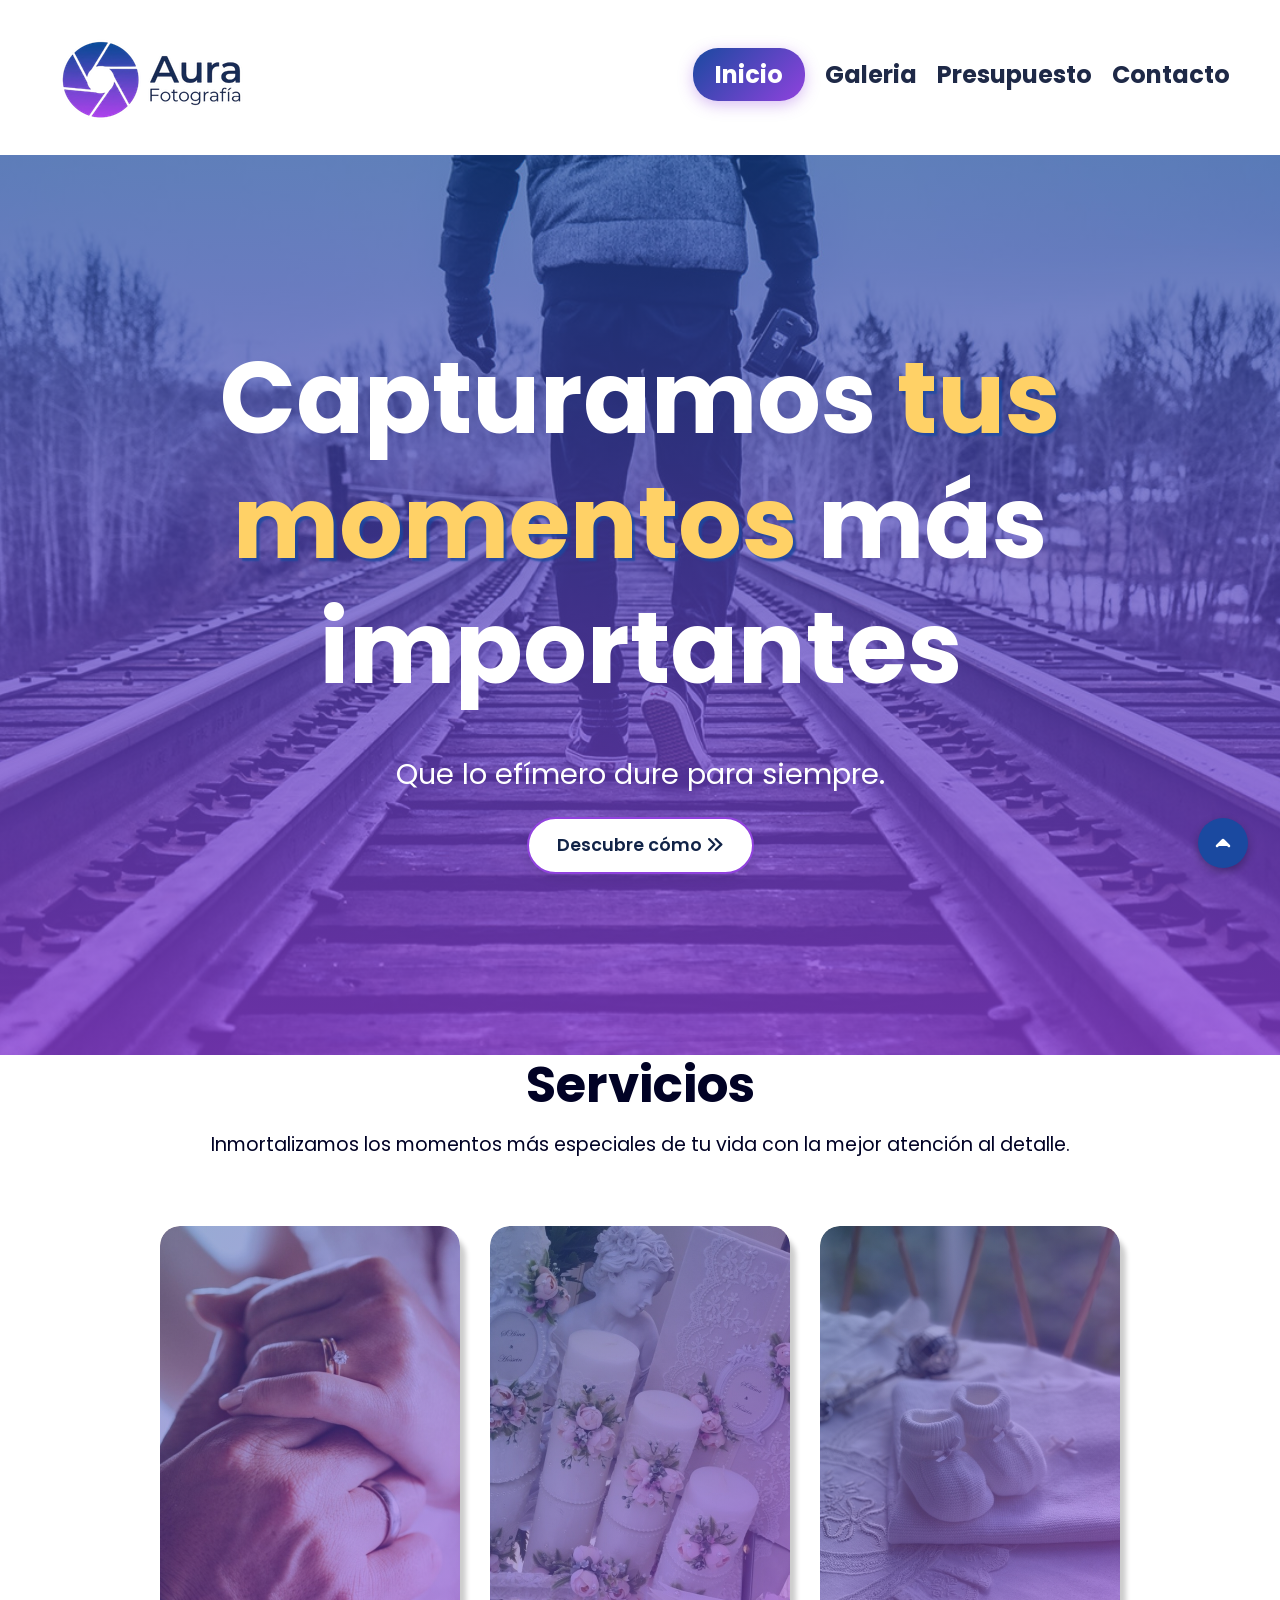
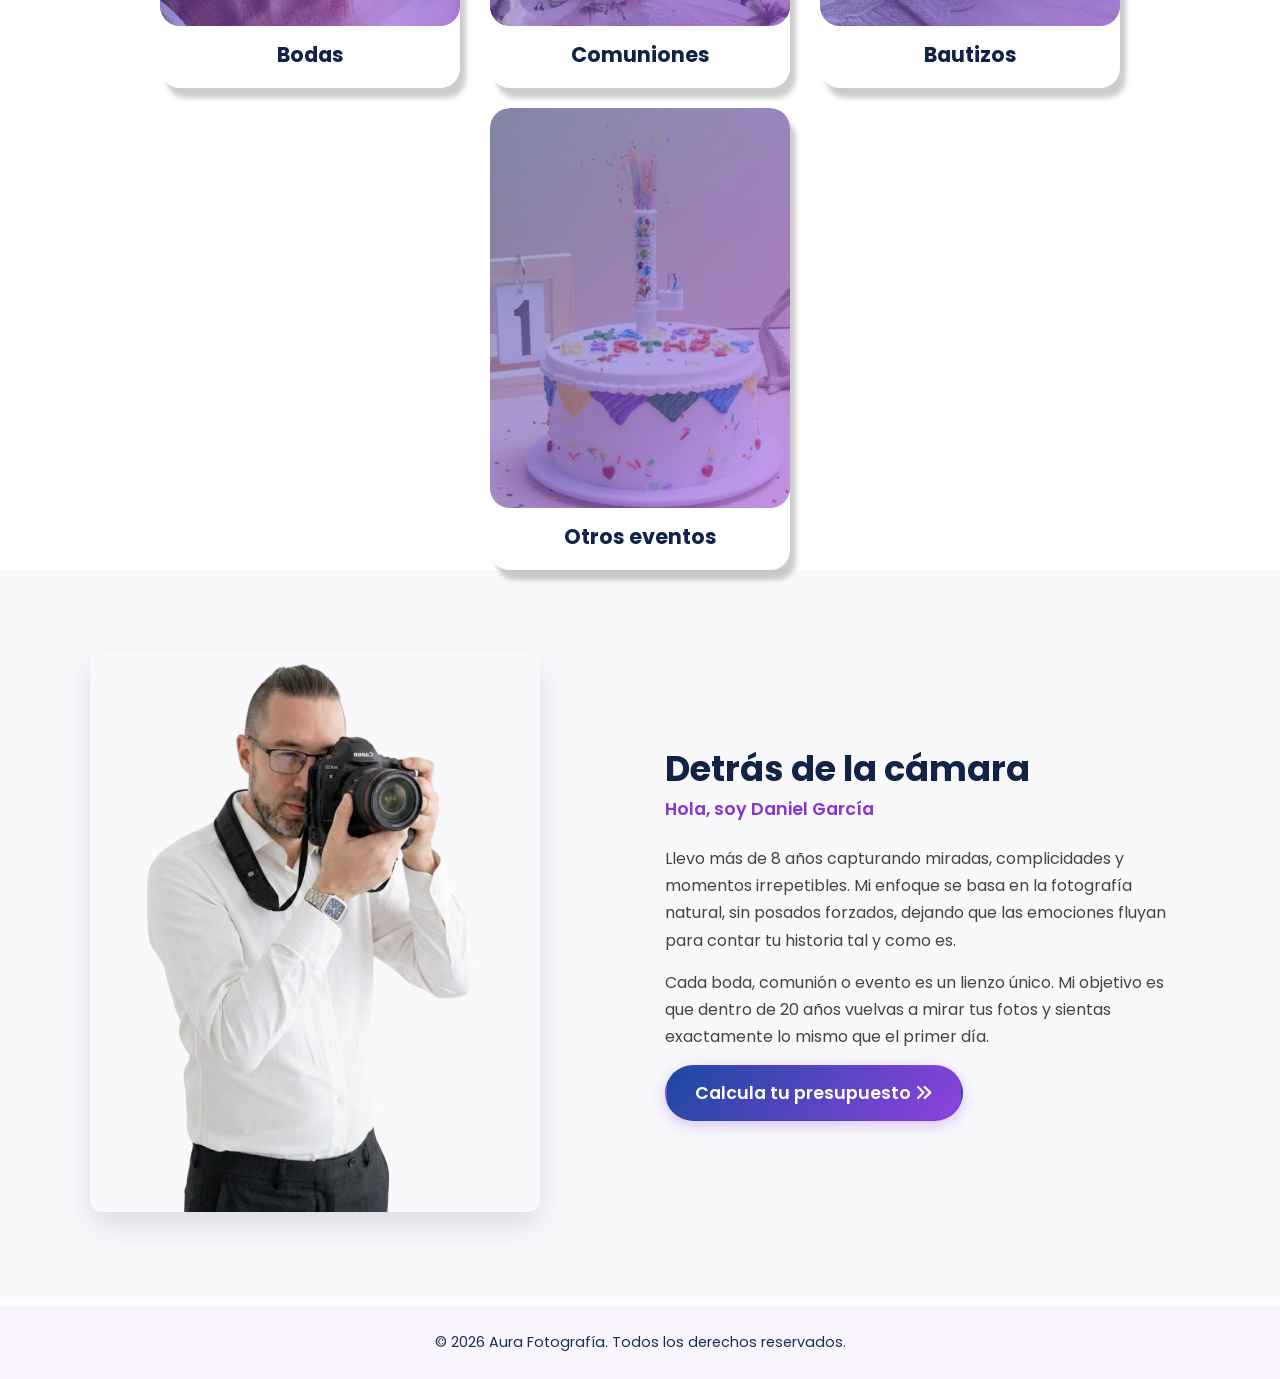
==== index.html @ a53cb6ba "Último ajuste css para responsive, porque ese estaba guardando en cache. Ponemos version al css." ====
<!DOCTYPE html>
<html lang="es">
    <head>
        <meta charset="UTF-8">
        <meta name="viewport" content="width=device-width, initial-scale=1.0, maximum-scale=1.0">
        <title>Aura Fotogría</title>
        <meta name="author" content="Daniel García">
        <meta name="description" content="Empresa de fotografia, con 8 años en el sector, capturando los momentos mas personales de miles de personas ">
        <link rel="stylesheet" href="css/style.css?v=1.1">
        <link rel="preconnect" href="https://fonts.googleapis.com">
        <link rel="preconnect" href="https://fonts.gstatic.com" crossorigin>
        <link href="https://fonts.googleapis.com/css2?family=Poppins:wght@300;400;600;700&display=swap" rel="stylesheet">
        <!-- Font Awesome CDN -->
        <link rel="stylesheet" href="https://cdnjs.cloudflare.com/ajax/libs/font-awesome/6.5.1/css/all.min.css">
    </head>
    <body>
        <div class="container">
            <!-- Header de la web -->
            <header id="inicio">
                <img class="logo" src="assets/img/Logo_Aura_Fotografia_220.png" alt="logo_alumnos-mdigital">
                <nav>
                    <ul>
                        <li><a href="#" class="activo">Inicio</a></li>
                        <li><a href="views/galeria.html">Galeria</a></li>
                        <li><a href="views/presupuesto.html">Presupuesto</a></li>
                        <li><a href="views/contacto.html">Contacto</a></li>
                    </ul>
                </nav>
            </header>

            <!-- Boton para subir arriba de la web-->
            <a href="#" class="boton-subir" aria-label="Volver arriba">
                <svg xmlns="http://www.w3.org/2000/svg" viewBox="0 0 24 24" fill="none" stroke="currentColor" stroke-width="2.5" stroke-linecap="round" stroke-linejoin="round" class="icono-flecha">
                    <polyline points="18 15 12 9 6 15"></polyline>
                </svg>
            </a>

            <!-- Contenido principal -->
            <main>
                <section class="hero">
                    <h1>Capturamos <span class="destacado">tus momentos</span> más importantes</h1>
                    <p>Que lo efímero dure para siempre.</p>
                    <a href="views/contacto.html" class="btn-aura-invertido">
                        Descubre cómo <i class="fa-solid fa-angles-right"></i>
                    </a>
                </section>
                <section class="servicios">
                    <h2>Servicios</h2>
                    <p>Inmortalizamos los momentos más especiales de tu vida con la mejor atención al detalle.</p>
                    
                    <div class="tarjetas">
                        <!-- Servicio: Bodas -->
                        <a href="views/galeria.html#bodas" class="tarjeta-link">
                            <article class="tarjeta">
                                <div class="tarjeta-img-wrapper">
                                    <img src="assets/img/bodas.jpg" alt="Fotografía de Bodas">
                                </div>
                                <h3 class="titlecard">Bodas</h3>
                            </article>
                        </a>

                        <!-- Servicio: Comuniones -->
                        <a href="views/galeria.html#comuniones" class="tarjeta-link">
                            <article class="tarjeta">
                                <div class="tarjeta-img-wrapper">
                                    <img src="assets/img/comunion.jpg" alt="Fotografía de Comuniones">
                                </div>
                                <h3 class="titlecard">Comuniones</h3>
                            </article>
                        </a>

                        <!-- Servicio: Bautizos -->
                        <a href="views/galeria.html#bautizos" class="tarjeta-link">
                            <article class="tarjeta">
                                <div class="tarjeta-img-wrapper">
                                    <img src="assets/img/bautizos.jpg" alt="Fotografía de Bautizos">
                                </div>
                                <h3 class="titlecard">Bautizos</h3>
                            </article>
                        </a>
                        
                        <!-- Servicio: Otros eventos -->
                        <a href="views/galeria.html#otros-eventos" class="tarjeta-link">
                            <article class="tarjeta">
                                <div class="tarjeta-img-wrapper">
                                    <img src="assets/img/cumpleaños.jpg" alt="Fotografía de Cumpleaños">
                                </div>
                                <h3 class="titlecard">Otros eventos</h3>
                            </article>
                        </a>
                    </div>
                </section>
                <section class="sobre-mi">
                    <div class="sobre-mi-container">
                        <!-- Columna 1: Foto del fotógrafo/a -->
                        <div class="sobre-mi-img">
                            <img src="assets/img/Fotografo.png" alt="Fotógrafo principal de Aura Fotografía" />
                        </div>

                        <!-- Columna 2: Texto + CTA a Presupuesto -->
                        <div class="sobre-mi-contenido">
                            <h2>Detrás de la cámara</h2>
                            <p class="subtitulo">Hola, soy Daniel García</p>
                            <p>
                                Llevo más de 8 años capturando miradas, complicidades y momentos irrepetibles. Mi enfoque se basa en la fotografía natural, sin posados forzados, dejando que las emociones fluyan para contar tu historia tal y como es.
                            </p>
                            <p>
                                Cada boda, comunión o evento es un lienzo único. Mi objetivo es que dentro de 20 años vuelvas a mirar tus fotos y sientas exactamente lo mismo que el primer día.
                            </p>
                            
                            <!-- Botón hacia Presupuesto -->
                            <a href="views/presupuesto.html" class="btn-aura">
                                Calcula tu presupuesto <i class="fa-solid fa-angles-right"></i>
                            </a>
                        </div>
                    </div>
                </section>
                <!--<section class="contacto">
                    <h2>Hablemos</h2>
                    <p>Cuéntanos tu proyecto y le responderemos en 24h</p>
                    <form action="#" method="post">
                        <p>
                            <label for="nombre">Nombre</label>
                            <input id="nombre" name="nombre" type="text">
                        </p>
                        <p>
                            <label for="email">Correo electrónico</label>
                            <input id="email" name="email" type="email">
                        </p>
                        <p>
                            <label for="mensaje">Mensaje</label>
                            <textarea id="mensaje" name="mensaje"></textarea>
                        </p>
                        <p>
                            <input id="enviar" name="enviar" type="submit" value="Enviar mensaje">
                        </p>
                    </form>
                </section>-->
            </main>
            <!-- Pie de la web-->
            <div class="footer-copyright">
                <p>&copy; 2026 Aura Fotografía. Todos los derechos reservados.</p>
            </div>
        </div>
    </body>
</html>
---- css/style.css ----
/* =========
   RESETEO Y BASES
   ========= */
*, *::before, *::after {
    box-sizing: border-box;
    margin: 0;
    padding: 0;
}

/* Scroll suave y prevención de desbordamiento horizontal */
html {
    scroll-behavior: smooth;
    width: 100%;
    max-width: 100%;
    overflow-x: hidden;
}

body {
    width: 100%;
    max-width: 100%;
    overflow-x: hidden;
}

/* =============================================
   ESTILO DEL CONTENEDOR PRINCIPAL Y TITULOS 
   ============================================= */

.container {
    /*Usamos el sistema grid, para crear el layaur de la web */
    display: grid;
    /* Ahora definimos las filas: 
       header (automático), main (ocupar el espacio restante), footer (automático) */
    grid-template-rows: auto 1fr auto; 
    gap: 5px;
    min-height: 100vh; /*Hace que el diseño ocupe como minimo 100vh de alto de la pantalla*/

    /* Reglas para centrar y tener un ancho máximo */
    max-width: 100%;  /* No pasará de 1200px de ancho */
    margin: 0 auto;     /* Centra el contenedor en la pantalla */

    /*background-color: red;*/

    /*Estilos de fuente de texto, para generalizar todo el texto de la web*/
    font-family: 'Poppins', sans-serif;
    font-weight: 400; /* Regular para el texto general */
    color: #1E2947;
    line-height: 1.6;
}

h1, h2, h3, h4, h5, h6{
    /*Tipografia de los titulos de toda la web*/
    font-family: 'Poppins', sans-serif;
    font-weight: 700; /* Bold (puedes cambiarlo a 600 si prefieres Semi-Bold) */
    line-height: 1.2;
}

/* ====================
   HEADER DE LA WEB
   ==================== */

header{
    background-color: #ffffff; /* Color de fondo solo para visualizarlo */
    color: #1E2947;
    padding: 20px 50px;

    display: flex;
    /* Empuja el logo a la izquierda y el nav a la derecha */
    justify-content: space-between; 
    /* Alinea verticalmente el logo y el menú para que queden centrados entre sí */
    align-items: center;

    /*Dejamos fija la cabecera arriba y que se desplace con nosotros por la página*/
    position: sticky; 
    top: 0;

    z-index: 1000; /*Para que el menu siempre quede encima del resto de elementos.*/
}

.logo{
    width: auto;
    height:100%;
}

/* Convertimos la lista del menú en Flex para poner los enlaces en línea */
nav ul {
    display: flex;
    list-style: none; /* Quita los puntos negros de la lista */
    margin: 0;
    padding: 0;
    gap: 20px; /* Crea una separación de 20px entre cada enlace */
}

nav a {
    text-decoration: none; /*Quitamos el subrayado por defecto de los enlaces*/
    font-size: 1.5rem;

    color: #1E2947;
    font-weight: bold;
}

nav a.activo {
    background: linear-gradient(135deg, #1a49a0 0%, #9042de 100%);
    color: #ffffff;
    padding: 10px 22px;
    border-radius: 25px;
    border-color: transparent;
    transform: translateY(-2px);
    box-shadow: 0 4px 15px rgba(144, 66, 222, 0.35);
}

/* Mantener texto blanco y degradado cuando se pasa el ratón sobre el ACTIVO */
nav a.activo:hover {
    color: #ffffff;
    background: linear-gradient(135deg, #1a49a0 0%, #9042de 100%);
    opacity: 0.95;
    transform: translateY(-3px); /* Un leve brinco para dar feedback visual */
}

/* Hover para los demás enlaces normales */
nav a:hover {
    padding: 10px 22px;
    background-color: #ffffff;
    color: #1a49a0;
    border: 2px solid #9042de;
    border-radius: 25px;
    font-weight: 600;
}

/* ================
   SECCION HERO
   ================ */

/*Seccion Hero*/
.hero{
    display:flex;
    /*Cambiamos la dirección a columna, para que se vean las cosas una debajo de la otra*/
    flex-direction: column;
    
    /*centramos el contenido vertical y horizontalmente*/
    justify-content: center;
    align-items: center;

    /*le damos una altura minima*/
    min-height:100vh;

    /*Espacio entre los elementos*/
    gap:20px;

    /*Padding, para que no se pegue a los border*/
    padding: 0 50px;

    /* Imagen de fondo */
    background-image: linear-gradient(
        rgba(26, 73, 160, 0.65),  /* Azul (#1a49a0) con 65% de opacidad */
        rgba(144, 66, 222, 0.75)  /* Púrpura/Violeta (#9042de) con 75% de opacidad */
    ),
    url('../assets/img/hero-bg.jpg');

    /*Estilos para que la imagen no se repita y ocupe todo el espacio*/
    background-size: cover;
    background-repeat: no-repeat;
    background-position: center;
}    

.hero h1{
    font-size: 100px;
    color:#fff;
    text-align:center;

    max-width: 1500px; /* Amplía el ancho para que no fuerce un salto a la 3ª línea */
    margin: 0 auto 20px auto;
    line-height: 1.25;
}

.hero h1 .destacado{
    color: #FFD166; /* Amarillo destacado*/
    text-shadow: 3px 3px 2px rgba(26, 73, 160, 0.8);
}

.hero p{
    color:#fff;
    font-size: 1.8rem;
}

/* =======================
   SECCIÓN SERVICIOS
   ======================= */

.servicios{
    display:flex;
    /*Cambiamos la dirección a columna, para que se vean las cosas una debajo de la otra*/
    flex-direction: column;
    
    /*centramos el contenido vertical y horizontalmente*/
    justify-content: center;
    align-items: center;

    /*le damos una altura minima*/
    min-height:100vh;

    /*Espacio entre los elementos*/
    gap:15px;

    /*Le ponemos padding, para que no se pegue a los border*/
    padding: 0 40px;
}

.servicios h2{
    font-size: 50px;
    color:#010225;
}

.servicios p{
    color:#010225;
    font-size: 1.2rem;
}

.tarjetas{
    display:flex;
    /*Cambiamos la dirección a columna, para que se vean las cosas una debajo de la otra*/
    flex-direction: row;
    
    /*centramos el contenido verticalmente*/
    justify-content: center;
    gap:20px 30px;

    /* Para que en pantallas más pequeñas se adapten hacia abajo */
    flex-wrap: wrap; 

    /*le damos una altura minima*/
    min-height:50vh;

    /*Para darle un poco de espacio con el texto de arriba*/
    margin-top:50px;
}

/* Reseteo para el enlace que envuelve la tarjeta */
.tarjeta-link {
    text-decoration: none; /* Elimina el subrayado de enlace */
    color: inherit;         /* Mantiene el color original de los textos */
    display: block;        /* Permite que el enlace ocupe todo el espacio de la tarjeta */
}

/* Ajustes a tu hover existente para activar el zoom al pasar por encima del enlace */
.tarjeta-link:hover .tarjeta {
    transform: translateY(-5px); /* Eleva la tarjeta */
}

.tarjeta-link:hover .tarjeta-img-wrapper img {
    transform: scale(1.08);     /* Aplica el zoom a la imagen */
}

.tarjeta-link:hover .tarjeta-img-wrapper::after {
    opacity: 0.75;              /* Ajusta la capa de color si lo deseas */
}

/* Cada tarjeta individual */
.tarjetas article,
.tarjetas div {
    display: flex;
    flex-direction: column;
    justify-content: flex-start; /* Alinea el contenido arriba para que las fotos queden alineadas */
    align-items: center;
    gap: 12px;
    background-color: #fff;
    border-radius: 20px;
    width: 300px; /* Ancho fijo para que todas las tarjetas sean homogéneas */
    transition: transform 0.3s ease;
    /*background-color:red;*/
    overflow: hidden; /* Recorta la foto para que respete las esquinas redondeadas de la tarjeta */
}

.tarjetas article{
    box-shadow: 6px 10px 5px rgba(0, 0, 0, 0.2); /* Sombra sutil para despegar del fondo */
    padding: 0 0 20px 0;
}

.tarjetas article:hover,
.tarjetas div:hover {
    transform: translateY(-5px); /* Efecto elevación suave */
}

.tarjeta-img-wrapper {
    position: relative;
    width: 100%;
    height: 400px; /* Altura fija para que no se vean gigantes */
    border-radius: 12px;
    overflow: hidden;
}

.tarjeta-img-wrapper img {
    width: 100%;
    height: 100%;
    object-fit: cover;
    display: block;
    transition: transform 0.4s ease;
}

/* Capa de degradado con tus colores corporativos sobre la imagen */
.tarjeta-img-wrapper::after {
    content: '';
    position: absolute;
    top: 0;
    left: 0;
    width: 100%;
    height: 100%;
    background: linear-gradient(
        135deg,
        rgba(26, 73, 160, 0.45),  /* Azul Cobalto #1a49a0 */
        rgba(144, 66, 222, 0.55)  /* Púrpura Vibrante #9042de */
    );
    transition: opacity 0.3s ease;
    pointer-events: none;
}

.tarjetas article:hover .tarjeta-img-wrapper img,
.tarjetas div:hover .tarjeta-img-wrapper img {
    transform: scale(1.08); /* Zoom a la imagen en hover */
}

.tarjetas article .titlecard,
.tarjetas div .titlecard {
    font-size: 1.3rem;
    font-weight: bold;
    color: #112347;
    margin-top: 5px;
}

/* =======================
   SECCIóN SOBRE MI
   ======================= */
.sobre-mi {
  padding: 80px 20px;
  background-color: #f9f9fc; /* Un fondo ligeramente diferenciado del blanco */
}

.sobre-mi-container {
  max-width: 1100px;
  margin: 0 auto;
  display: flex;
  align-items: center;
  gap: 50px;
}

.sobre-mi-img {
  flex: 1;
}

.sobre-mi-img img {
  width: 100%;
  max-width: 450px;
  aspect-ratio: 4 / 5;
  object-fit: cover;
  border-radius: 12px;
  box-shadow: 0 15px 30px rgba(17, 35, 71, 0.12);
}

.sobre-mi-contenido {
  flex: 1;
  text-align: left;
}

.sobre-mi-contenido h2 {
  color: #112347;
  font-size: 2.2rem;
  margin-bottom: 5px;
}

.sobre-mi-contenido .subtitulo {
  color: #8A34D1;
  font-weight: 600;
  font-size: 1.1rem;
  margin-bottom: 20px;
}

.sobre-mi-contenido p {
  color: #444;
  line-height: 1.7;
  margin-bottom: 15px;
}

/* Responsive para móvil */
@media (max-width: 768px) {
  .sobre-mi-container {
    flex-direction: column;
    text-align: center;
  }
  
  .sobre-mi-contenido {
    text-align: center;
  }
}

/* =========================================
   ESTILO UNIFICADO PARA BOTONES DE ACCIÓN
   ========================================= */

/* =========================================
   ESTILOS BASE COMUNES
   ========================================= */
.btn-aura,
.btn-aura-invertido {
    display: inline-block;
    text-decoration: none;
    font-family: inherit;
    padding: 12px 28px;
    border-radius: 50px;       /* Forma de píldora */
    font-weight: 600;
    font-size: 1.1rem;
    transition: all 0.3s ease;
    border: 2px solid transparent; /* Reserva espacio para el borde */
    cursor: pointer;
}

/* ---------------------------------------------------------
   TIPO 1: Inicial Degradado ➔ Hover Blanco con Borde Violeta
   (Ideal para destacar como botón principal en fondos claros)
   --------------------------------------------------------- */
.btn-aura {
    background: linear-gradient(135deg, #1a49a0 0%, #9042de 100%);
    color: #ffffff !important;
    box-shadow: 0 4px 15px rgba(144, 66, 222, 0.3);
}

.btn-aura:hover {
    background: #ffffff;
    color: #1a49a0 !important;
    border: 2px solid #9042de;
    transform: translateY(-3px);
    box-shadow: 0 8px 20px rgba(144, 66, 222, 0.25);
}


/* ---------------------------------------------------------
   TIPO 2: Inicial Blanco/Borde Violeta ➔ Hover Degradado
   (Ideal para secciones Hero, fondos oscuros o como secundario)
   --------------------------------------------------------- */
.btn-aura-invertido {
    background-color: #ffffff;
    color: #112347 !important;
    border: 2px solid #9042de;
    box-shadow: 0 4px 12px rgba(0, 0, 0, 0.08);
}

.btn-aura-invertido:hover {
    background: linear-gradient(135deg, #1a49a0 0%, #9042de 100%);
    color: #ffffff !important;
    border-color: transparent;
    transform: translateY(-3px);
    box-shadow: 0 8px 20px rgba(144, 66, 222, 0.4);
}

/* =========================================
   FOOTER DE LAS PÁGINAS WEB
   ========================================= */
.footer-copyright {
    display: flex;
    justify-content: center; /* Centrado horizontal */
    align-items: center;     /* Centrado vertical */
    
    margin: 0px;       /* Mantiene la separación de las columnas de arriba */
    padding: 30px 0;         /* 💥 Mismo relleno arriba que abajo (20px) para equilibrar */
    min-height: 60px;        /* Altura mínima recomendada para que el área respire */

    background-color: #faf5ff;
}

.footer-copyright p {
    color: #1a2d56;
    font-size: 0.9rem;
    margin: 0;               /* Nos aseguramos de eliminar cualquier margen residual del párrafo */
    line-height: 1;          /* Ajusta la altura de línea para evitar desviaciones */
}

/* =========================================
   BOTON QUE PERMITE SUBIR ARRIBA DE LA WEB
   ========================================= */
.boton-subir {
    position: fixed;
    bottom: 2rem;
    right: 2rem;
    width: 50px;
    height: 50px;

    background-color: #1a49a0; /* Color de fondo inicial */
    color: #ffffff;            /* Color de la flecha */

    border-radius: 50%;        /* Lo hace completamente redondo */
    display: flex;
    align-items: center;
    justify-content: center;

    box-shadow: 0 4px 10px rgba(0, 0, 0, 0.3); /* Sombra para darle profundidad */
    z-index: 9999;             /* Se asegura de quedar por encima de todo */
    transition: all 0.3s ease; /* Transición suave para el efecto hover */
    text-decoration: none;
}

/* Tamaño del icono SVG */
.icono-flecha {
    width: 24px;
    height: 24px;
    fill: currentColor;        /* Fuerza a que el SVG use el color #ffffff */
    pointer-events: none;
}

/* EFECTO HOVER (Al pasar el ratón) */
.boton-subir:hover {
    background-color: #9042de;  /* Cambia al Púrpura Vibrante */
    transform: translateY(-4px) scale(1.08); /* Se eleva un poco y escala suavemente */
    box-shadow: 0 12px 25px rgba(144, 66, 222, 0.45); /* La sombra se tiñe de violeta */
}

/* ==========================================
   HERO SECUNDARIO PARA LAS PÁGINAS
   ========================================== */
.hero-secundario {
    /*background-color: #f8f9fc;*/ /* Fondo suave para diferenciar de la cabecera */
    background: radial-gradient(circle at center, #f3ebfc 0%, #f8f9fc 70%);
    padding: 60px 20px 40px;
    text-align: center;         /* Centra todo el texto y botones */
    border-bottom: 1px solid #eef0f6;
}

.hero-secundario-content {
    max-width: 800px;
    margin: 0 auto;             /* Centra el bloque en pantallas grandes */
}

.hero-secundario h1 {
    color: #112347;
    font-size: 2.6rem;
    margin-bottom: 10px;
}

.hero-secundario p {
    color: #555;
    font-size: 1.1rem;
    margin-bottom: 25px;
}

/* =========================================
   PAGINA DE GALERIA
   ========================================= */

/* Filtros centrados */
.galeria-nav {
    display: flex;
    justify-content: center;
    gap: 12px;
    flex-wrap: wrap;
}

.btn-filtro {
    display: inline-block;
    padding: 10px 22px;
    background-color: #ffffff;
    color: #1a49a0;
    border: 2px solid #9042de; /* Borde violeta para dar el toque de color desde el inicio */
    border-radius: 25px;
    font-weight: 600;
    text-decoration: none;
    transition: all 0.3s ease;
}

.btn-filtro:hover {
    background: linear-gradient(135deg, #1a49a0 0%, #9042de 100%);
    color: #ffffff;
    padding: 10px 22px;
    border-radius: 25px;
    border-color: transparent;
    transform: translateY(-2px);
    box-shadow: 0 4px 15px rgba(144, 66, 222, 0.35); /* Sombra suave con tono violeta */
}

/* ==========================================
   CONTENEDOR GENERAL Y SECCIONES
   ========================================== */
.galeria-container {
    width: 90%;
    max-width: 1400px;         /* Ancho máximo mucho más generoso */
    margin: 0 auto;             /* 💥 Centra las galerías horizontalmente */
    padding: 20px 20px 60px;
}

.galeria-seccion {
    text-align:center; /*Centramos los titulos*/
    scroll-margin-top: 100px;  /* Evita que el menú sticky tape los títulos */
    margin-top: 40px;
}

.galeria-seccion h2 {
    color: #112347;
    font-size: 2rem;
    margin: 0 auto 30px auto;
    border-bottom: 3px solid #9042de; /* Subrayado con el color violeta corporativo */
    display: table; /* Ajusta el borde violeta solo al tamaño del texto */
    padding-bottom: 6px;
}

/* Grilla de imágenes */
/* Contenedor de las fotos por cada sección */
.grid-fotos {
    display: grid;
    /* Fuerza 3 columnas iguales en escritorio */
    grid-template-columns: repeat(3, 1fr); 
    gap: 20px;
    margin-top: 20px;
}

/* Ajustes para cada tarjeta de foto */
.foto-item {
    width: 100%;
    aspect-ratio: 3 / 2;     /* Mantiene la proporción de la caja */
    border-radius: 12px;
    overflow: hidden;
    background-color: #eee;
    box-shadow: 0 4px 12px rgba(0, 0, 0, 0.08);
}

/*Estilos especificos para imagenes que queremos centrar manualmente*/
.foto-item img.fotovertical {
    object-position: 10% 30%;
}

.foto-item img {
    width: 100%;
    height: 100%;
    object-fit: cover;       /* Ajusta la foto sin deformarla */
    object-position: center;  /* Mantiene el foco de la foto centrado */
    display: block;
}

/* Adaptación para móviles y tablets */
@media (max-width: 900px) {
    .grid-fotos {
        grid-template-columns: repeat(2, 1fr); /* 2 columnas en pantallas medianas */
    }
}

@media (max-width: 550px) {
    .grid-fotos {
        grid-template-columns: 1fr;            /* 1 columna en móviles */
    }
}
.foto-item:hover img {
    transform: scale(1.05);
}

/*Popups de las imagenes de la galeria*/
/* 1. El contenedor del Pop-up (oculto por defecto) */
.lightbox {
    position: fixed;
    top: 0;
    left: 0;
    width: 100vw;
    height: 100vh;
    background-color: rgba(17, 35, 71, 0.85); /* Fondo oscuro con tono azul corporativo */
    display: flex;
    align-items: center;
    justify-content: center;
    z-index: 10000;
    
    /* Estado inicial: Oculto e invisible */
    opacity: 0;
    pointer-events: none;
    transition: opacity 0.3s ease;
}

/* 2. LA MAGIA: Cuando el ID está en la URL (:target), lo mostramos */
.lightbox:target {
    opacity: 1;
    pointer-events: auto;
}

/* Fondo clicable para cerrar al hacer clic fuera de la foto */
.lightbox-cerrar-bg {
    position: absolute;
    top: 0;
    left: 0;
    width: 100%;
    height: 100%;
    cursor: default;
}

/* 3. Caja de la imagen grande */
.lightbox-contenido {
    position: relative;
    max-width: 90%;
    max-height: 85vh;
    display: flex;
    justify-content: center;
    align-items: center;
}

.lightbox-contenido img {
    max-width: 100%;
    max-height: 85vh;
    object-fit: contain; /* Garantiza que la foto se vea entera sin recortar nada */
    border-radius: 8px;
    box-shadow: 0 10px 30px rgba(0, 0, 0, 0.5);
}

/* 4. Botón de Cierre (X) */
.btn-cerrar {
    position: absolute;
    top: -40px;
    right: 0;
    color: #ffffff;
    font-size: 2.5rem;
    text-decoration: none;
    font-weight: bold;
    line-height: 1;
    transition: color 0.2s ease;
}

.btn-cerrar:hover {
    color: #9042de; /* Cambia a tu violeta al pasar el ratón */
}

/* =======================
   SECCIÓN PRESUPUESTO
   ======================= */

.presupuesto{
    display:flex;
    /*Cambiamos la dirección a columna, para que se vean las cosas una debajo de la otra*/
    flex-direction: column;
    
    /*centramos el contenido vertical y horizontalmente*/
    justify-content: center;
    align-items: center;

    /*le damos una altura minima*/
    min-height:50vh;

    /*Margen inferior para que no se pegue al pie*/
    margin-bottom:20px;

    /*Espacio entre los elementos*/
    gap:15px;

    /*Le ponemos padding, para que no se pegue a los border*/
    padding: 0 40px;
}

.formulario-presupuesto {
    display: flex;
    flex-direction: column;
    gap: 20px;
    margin-top: 20px;

    width:50%;
}

/* Campos de entrada */
.campo {
    display: flex;
    flex-direction: column;
    gap: 8px;
    text-align: left;
}

.campo label {
    font-weight: bold;
    color: #1a2d56;
    font-size: 0.95rem;
}

.campo input[type="text"],
.campo input[type="tel"],
.campo input[type="email"],
.campo textarea {
    width: 100%;
    padding: 12px 15px;
    border: 1.5px solid #d0d7de;
    border-radius: 8px;
    font-size: 1rem;
    font-family: inherit;
    transition: border-color 0.3s ease, box-shadow 0.3s ease;
    box-sizing: border-box;
}

/* Estado Focus (Al hacer clic en el input) */
.campo input:focus,
.campo textarea:focus {
    outline: none;
    border-color: #9042de;
    box-shadow: 0 0 0 3px rgba(144, 66, 222, 0.15);
}

/* Feedback visual de validación nativa (opcional pero muy útil) */
.campo input:not(:placeholder-shown):invalid {
    border-color: #e53e3e; /* Rojo suave si el dato no cumple el patrón */
}

/* Checkbox de Privacidad */
.campo-checkbox {
    display: flex;
    align-items: center;
    gap: 10px;
    font-size: 0.9rem;
    color: #1a2d56;
}

.campo-checkbox a {
    color: #1a49a0;
    text-decoration: underline;
}

/* Botones */
.acciones-formulario {
    display: flex;
    gap: 15px;
    margin-top: 10px;
}

.btn-enviar, 
.btn-limpiar {
    flex: 1;
    padding: 12px 20px;
    border: none;
    border-radius: 25px;
    font-weight: bold;
    font-size: 1rem;
    cursor: pointer;
    transition: all 0.3s ease;
}

/* Botón Enviar (Principal) */
.btn-enviar {
    background-color: #1a49a0;
    color: #ffffff;
}

.btn-enviar:hover {
    background-color: #9042de;
    transform: translateY(-2px);
    box-shadow: 0 4px 12px rgba(144, 66, 222, 0.3);
}

/* Botón Limpiar (Secundario) */
.btn-limpiar {
    background-color: #f0f4f9;
    color: #1a2d56;
}

.btn-limpiar:hover {
    background-color: #e2e8f0;
}

/* =======================
   PÁGINA DE CONTACTO
   ======================= */
/* Contenedor general que centra todo en la página */
.contacto-main {
    width: 100%;
    margin: 40px auto 80px auto;
    padding: 0 20px;
}

/* Títulos H2 uniformes con el resto de la web */
.contacto-main h2 {
    color: #112347;
    font-size: 1.8rem;
    margin-bottom: 25px;
    border-bottom: 3px solid #9042de;
    display: table;
    padding-bottom: 5px;
}


/* ------------------------------------------
   1. SECCIÓN UBICACIÓN (Plana, sin tarjetas)
   ------------------------------------------ */
.ubicacion-seccion {
    max-width:1200px;
    margin: 50px auto 60px auto;
    padding: 20px 20px 0px;
}

.ubicacion-grid {
    display: flex;
    gap: 50px;
    align-items: flex-start;
}

.ubicacion-datos {
    flex: 1;
    color: #333;
    line-height: 1.8;
    font-size: 1.05rem;
}

.empresa-nombre {
    font-weight: bold;
    font-size: 1.25rem;
    color: #1a49a0;
    margin-bottom: 5px;
}

.separador-info {
    border: 0;
    border-top: 1px solid #e2e8f0;
    margin: 15px 0;
}

.ubicacion-datos a {
    color: #1a49a0;
    text-decoration: none;
}

.ubicacion-datos a:hover {
    text-decoration: underline;
}

/* Alineación de datos con icono */
.info-item {
    display: flex;
    align-items: center;
    gap: 12px;
    margin-bottom: 8px;
}

/* Estilo para los iconos de Font Awesome */
.icono-contacto {
    color: #FFD166; /* Tu dorado de resaltar */
    font-size: 1.1rem;
    width: 20px; /* Ancho fijo para alinear verticalmente todo el texto */
    text-align: center;
    flex-shrink: 0;
    text-shadow: 2px 2px 2px rgba(26, 73, 160, 0.8);
}

/* Ajuste específico para que la segunda línea de dirección no se solape con el icono */
.direccion-secundaria {
    display: block;
    margin-left: 32px; /* Alineado con el texto de arriba */
}

/* Mapa integrado */
.mapa-contenedor {
    flex: 1;
    border-radius: 8px;
    overflow: hidden;
    border: 1px solid #e2e8f0;
    margin-top: -60px;
}

.mapa-contenedor img {
    width: 100%;
    height: 100%;
    object-fit: cover;
    display: block;
    border-radius: 12px; /* Mantén el border-radius si ya lo tenías */
}

/*Popup de light para el mapa*/
/* Indicador visual de clic para el mapa */
.mapa-contenedor a {
    display: block;
    cursor: zoom-in;
    width: 100%;
    height: 100%;
}

.mapa-contenedor img {
    transition: transform 0.3s ease, filter 0.3s ease;
}

.mapa-contenedor:hover img {
    transform: scale(1.02);
    filter: brightness(1.05);
}


/* ------------------------------------------
   SECCIÓN LLAMADA A PRESUPUESTO (CTA)
   ------------------------------------------ */
.contacto-cta-seccion {
    max-width:1200px;
    margin: 50px auto 0px auto;
    padding: 40px 20px 0px;
    border-top: 1px solid #e2e8f0;
}

.contacto-cta-seccion h2 {
    color: #112347;
    font-size: 1.8rem;
    margin-bottom: 15px;
    border-bottom: 3px solid #9042de;
    display: table;
    padding-bottom: 5px;
}

.contacto-cta-seccion p {
    color: #444;
    font-size: 1.1rem;
    line-height: 1.6;
    margin-bottom: 30px;
    max-width: 700px;
}

.cta-acciones {
    display: flex;
    gap: 20px;
    align-items: center;
}

/* Botón Principal (Presupuesto) */
.btn-cta-principal {
    display: inline-block;
    background-color: #1a49a0;
    color: #ffffff;
    padding: 14px 28px;
    border-radius: 25px;
    text-decoration: none;
    font-weight: bold;
    font-size: 1rem;
    transition: all 0.3s ease;
}

.btn-cta-principal:hover {
    background-color: #9042de;
    transform: translateY(-2px);
    box-shadow: 0 4px 12px rgba(144, 66, 222, 0.25);
}

/* Botón Secundario (Galería) */
.btn-cta-secundario {
    display: inline-block;
    background-color: transparent;
    color: #1a49a0;
    padding: 12px 24px;
    border: 2px solid #1a49a0;
    border-radius: 25px;
    text-decoration: none;
    font-weight: bold;
    font-size: 1rem;
    transition: all 0.3s ease;
}

.btn-cta-secundario:hover {
    background-color: #1a49a0;
    color: #ffffff;
}

/* Adaptación para móviles */
@media (max-width: 600px) {
    .cta-acciones {
        flex-direction: column;
        align-items: stretch;
    }

    .btn-cta-principal,
    .btn-cta-secundario {
        text-align: center;
    }
}

/* ===================================================
   ADAPTACIÓN RESPONSIVE (PANTALLAS MEDIANAS Y MÓVILES)
   =================================================== */

/* --- TABLETS Y PANTALLAS MEDIANAS (Hasta 992px) --- */
@media (max-width: 992px) {
    header {
        padding: 15px 25px;
    }

    nav a {
        font-size: 1.1rem;
    }

    .hero h1 {
        font-size: 60px;
    }

    .formulario-presupuesto {
        width: 75%;
    }

    .ubicacion-grid {
        gap: 30px;
    }
}

/* --- MÓVILES (Hasta 768px) --- */
@media (max-width: 768px) {
    
    /* 1. Header y Navegación */
    header {
        padding: 12px 15px;
        flex-direction: column;
        gap: 15px;
    }

    nav ul {
        gap: 10px;
        flex-wrap: wrap;
        justify-content: center;
    }

    nav a {
        font-size: 0.95rem;
    }

    /* 2. Sección Hero (Título e Imagen de fondo) */
    .hero {
        padding: 40px 15px;
        min-height: auto;
    }

    .hero h1 {
        font-size: clamp(2.2rem, 8vw, 3.2rem); /* Se escala dinámicamente según la pantalla */
        max-width: 100%;
        line-height: 1.15;
    }

    .hero p {
        font-size: 1.1rem;
        text-align: center;
    }

    /* 3. Sección Servicios */
    .servicios {
        padding: 40px 15px;
        min-height: auto;
    }

    .servicios h2 {
        font-size: 32px;
        text-align: center;
    }

    .tarjetas article, 
    .tarjetas div {
        width: 100%; /* Las tarjetas pasan a ocupar el 100% en móvil */
        max-width: 340px;
    }

    /* 4. Formulario Presupuesto */
    .presupuesto {
        padding: 30px 15px;
        min-height: auto;
    }

    .formulario-presupuesto {
        width: 100%; /* Pasa de 50% al 100% de la pantalla */
    }

    .acciones-formulario {
        flex-direction: column;
    }

    /* 5. Sección Ubicación y Mapa */
    .ubicacion-seccion {
        padding: 10px 15px;
        margin: 20px auto;
    }

    .ubicacion-grid {
        flex-direction: column; /* Apila los datos de contacto y el mapa */
        gap: 25px;
    }

    .mapa-contenedor {
        width: 100%;
        margin-top: 0; /* Quita el margen negativo que solapaba en escritorio */
        height: 280px;
    }

    .direccion-secundaria {
        margin-left: 0; /* Desalinea el margen forzado para que no corte en pantallas pequeñas */
    }

    /* 6. Modales / Lightbox en móvil */
    .lightbox-contenido img {
        max-width: 95%;
        max-height: 75vh;
    }

    .btn-cerrar {
        top: -35px;
        right: 10px;
    }
}
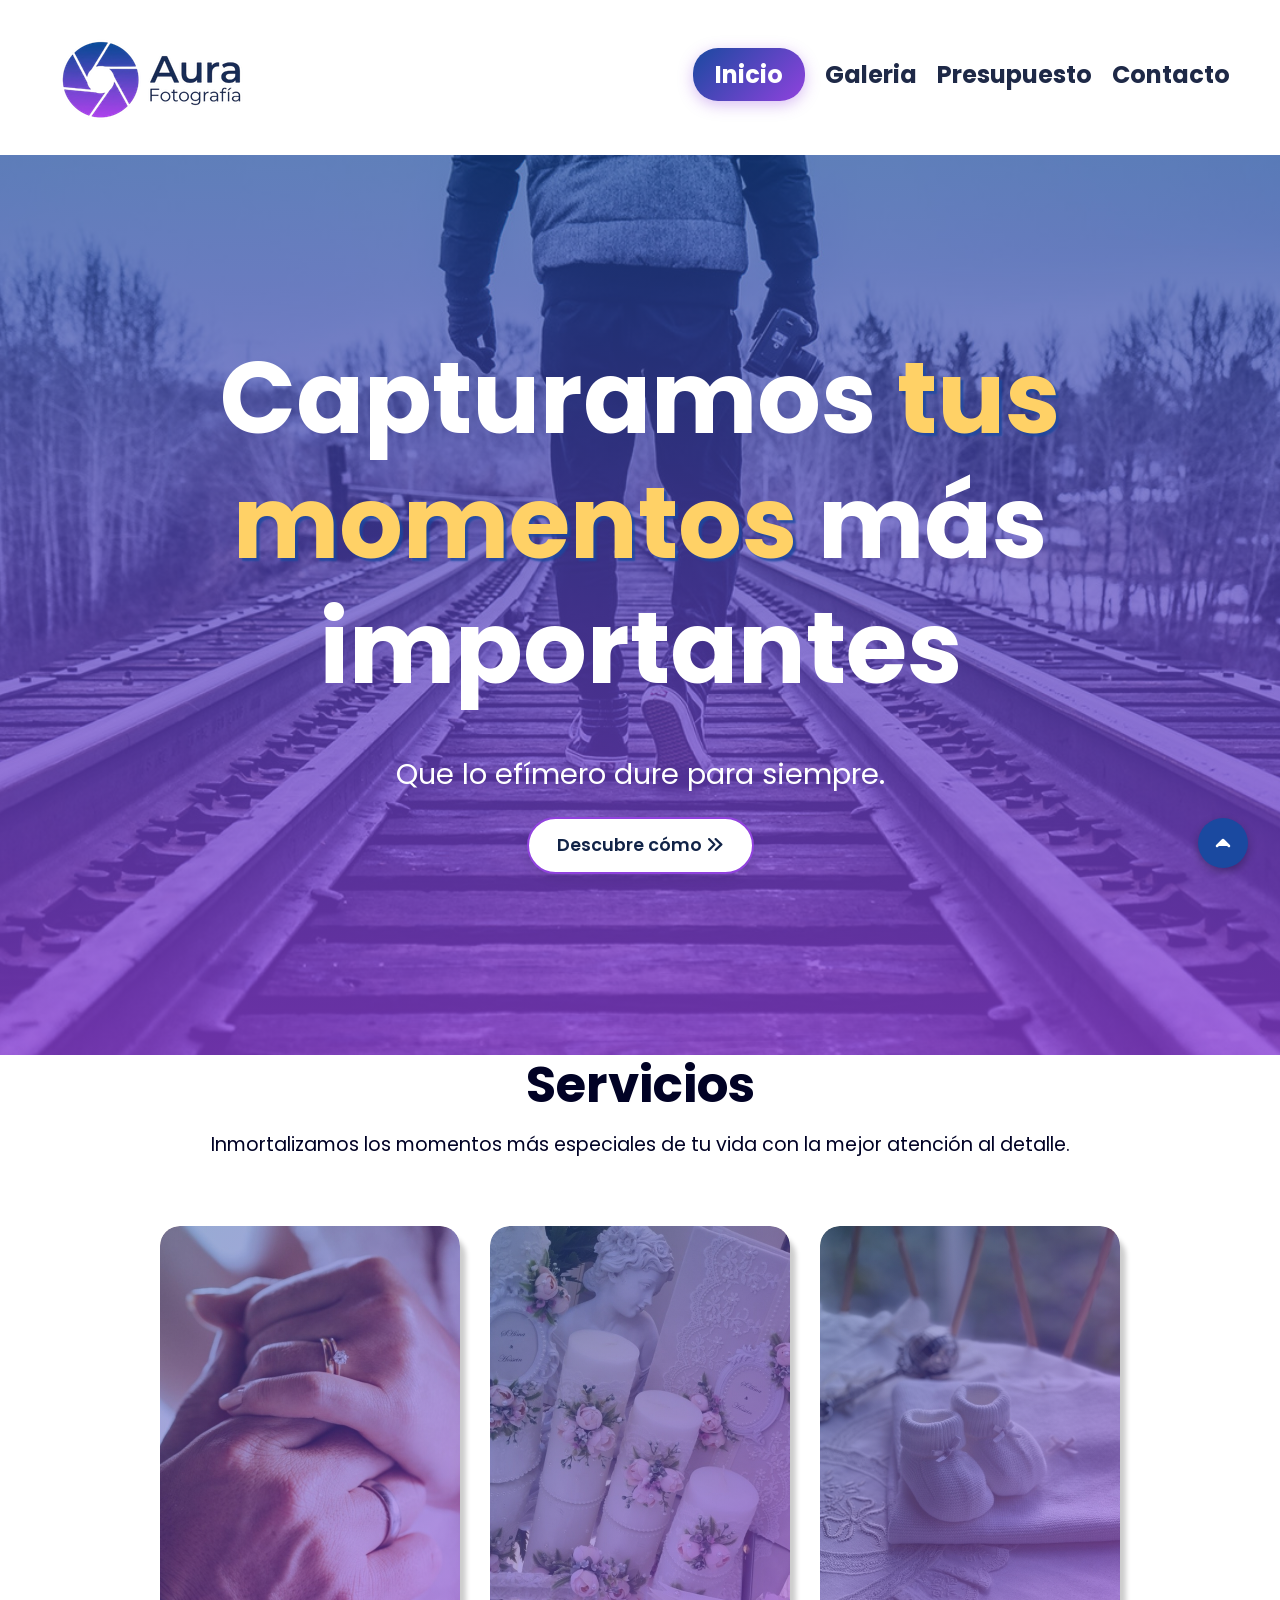
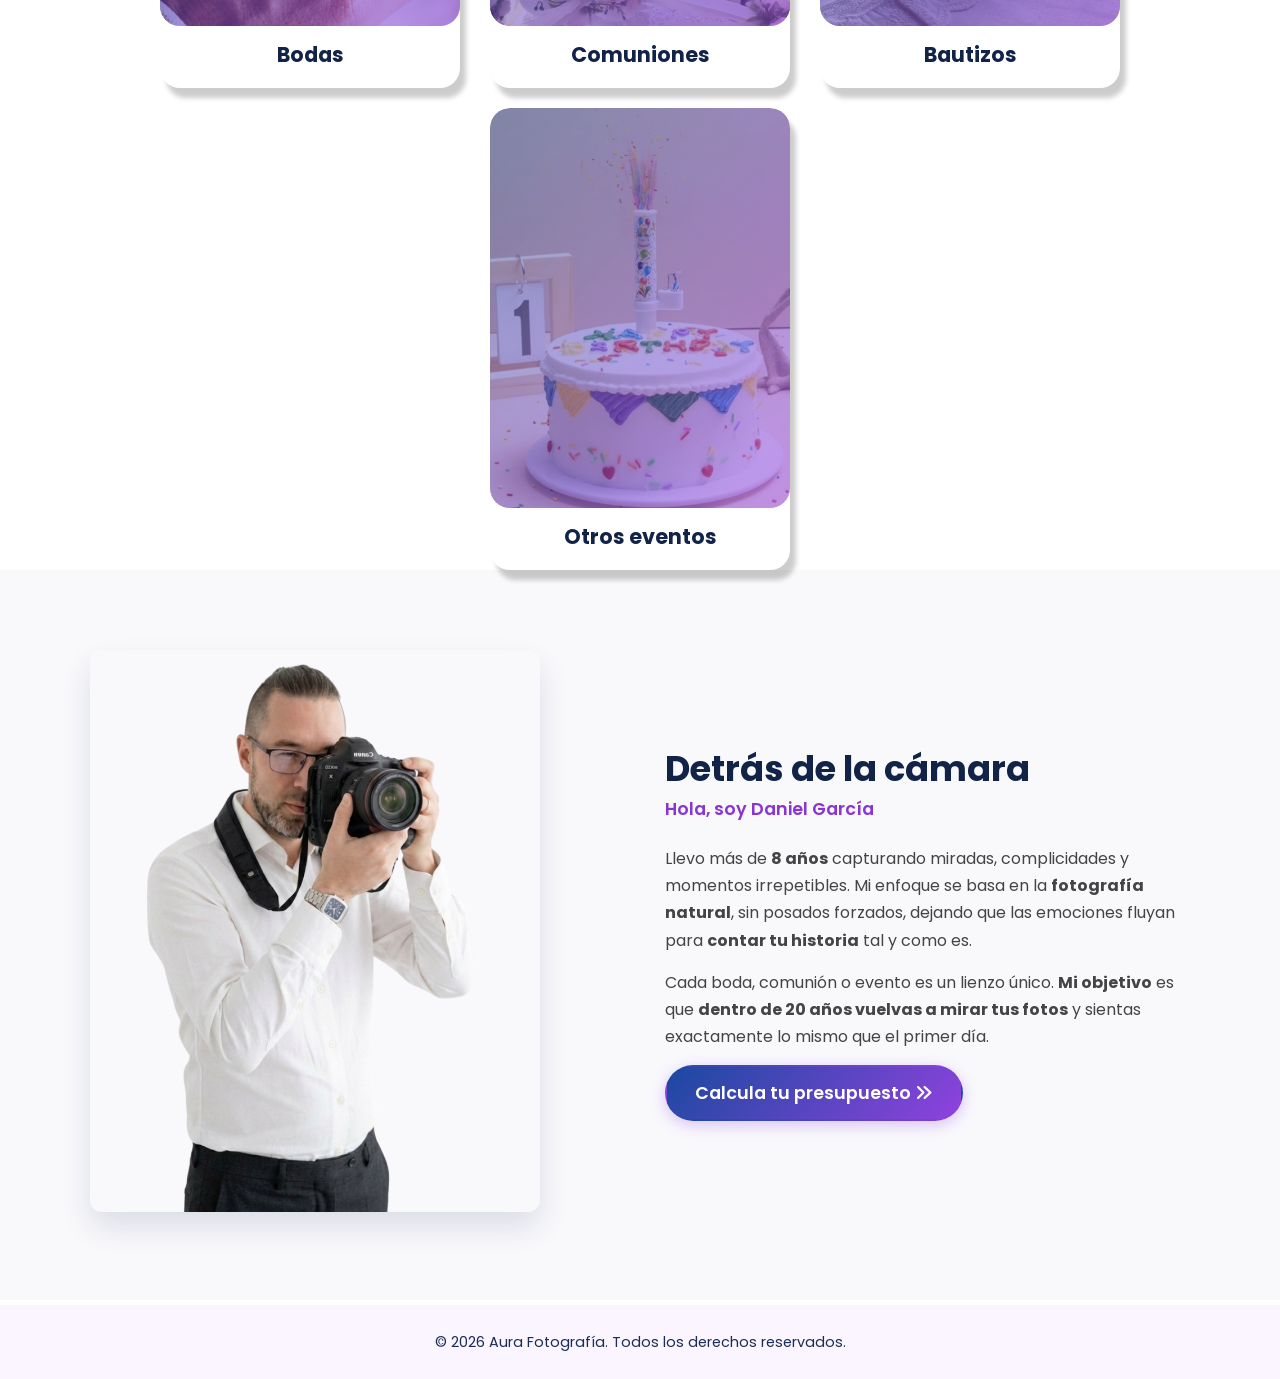
==== commit 7f3ac2b7: "Revisar strong en textos y alt en las imagenes 2 (primera vez no lo hace bien)" ====
--- a/index.html
+++ b/index.html
@@ -3,21 +3,21 @@
     <head>
         <meta charset="UTF-8">
         <meta name="viewport" content="width=device-width, initial-scale=1.0, maximum-scale=1.0">
-        <title>Aura Fotogría</title>
+        <title>Aura Fotografía</title>
         <meta name="author" content="Daniel García">
         <meta name="description" content="Empresa de fotografia, con 8 años en el sector, capturando los momentos mas personales de miles de personas ">
-        <link rel="stylesheet" href="css/style.css?v=1.1">
+        <link rel="stylesheet" href="css/style.css?v=1.2">
         <link rel="preconnect" href="https://fonts.googleapis.com">
         <link rel="preconnect" href="https://fonts.gstatic.com" crossorigin>
+        <!-- Tipografia para la web y uso de Font Awesome CDN para los iconos -->
         <link href="https://fonts.googleapis.com/css2?family=Poppins:wght@300;400;600;700&display=swap" rel="stylesheet">
-        <!-- Font Awesome CDN -->
         <link rel="stylesheet" href="https://cdnjs.cloudflare.com/ajax/libs/font-awesome/6.5.1/css/all.min.css">
     </head>
     <body>
         <div class="container">
-            <!-- Header de la web -->
+            <!-- Cabecera de la web -->
             <header id="inicio">
-                <img class="logo" src="assets/img/Logo_Aura_Fotografia_220.png" alt="logo_alumnos-mdigital">
+                <img class="logo" src="assets/img/Logo_Aura_Fotografia_220.png" alt="logo de Aura Fotografía">
                 <nav>
                     <ul>
                         <li><a href="#" class="activo">Inicio</a></li>
@@ -40,10 +40,12 @@
                 <section class="hero">
                     <h1>Capturamos <span class="destacado">tus momentos</span> más importantes</h1>
                     <p>Que lo efímero dure para siempre.</p>
+                    <!-- Botón a Contacto-->
                     <a href="views/contacto.html" class="btn-aura-invertido">
                         Descubre cómo <i class="fa-solid fa-angles-right"></i>
                     </a>
                 </section>
+
                 <section class="servicios">
                     <h2>Servicios</h2>
                     <p>Inmortalizamos los momentos más especiales de tu vida con la mejor atención al detalle.</p>
@@ -90,53 +92,34 @@
                         </a>
                     </div>
                 </section>
+
                 <section class="sobre-mi">
                     <div class="sobre-mi-container">
-                        <!-- Columna 1: Foto del fotógrafo/a -->
+                        <!-- Foto del fotógrafo -->
                         <div class="sobre-mi-img">
-                            <img src="assets/img/Fotografo.png" alt="Fotógrafo principal de Aura Fotografía" />
+                            <img src="assets/img/Fotografo.png" alt="Fotógrafo profesional de Aura Fotografía" />
                         </div>
 
-                        <!-- Columna 2: Texto + CTA a Presupuesto -->
+                        <!-- Texto + botón a Presupuesto -->
                         <div class="sobre-mi-contenido">
                             <h2>Detrás de la cámara</h2>
                             <p class="subtitulo">Hola, soy Daniel García</p>
                             <p>
-                                Llevo más de 8 años capturando miradas, complicidades y momentos irrepetibles. Mi enfoque se basa en la fotografía natural, sin posados forzados, dejando que las emociones fluyan para contar tu historia tal y como es.
+                                Llevo más de <strong>8 años</strong> capturando miradas, complicidades y momentos irrepetibles. Mi enfoque se basa en la <strong>fotografía natural</strong>, sin posados forzados, dejando que las emociones fluyan para <strong>contar tu historia</strong> tal y como es.
                             </p>
                             <p>
-                                Cada boda, comunión o evento es un lienzo único. Mi objetivo es que dentro de 20 años vuelvas a mirar tus fotos y sientas exactamente lo mismo que el primer día.
+                                Cada boda, comunión o evento es un lienzo único. <strong>Mi objetivo</strong> es que <strong>dentro de 20 años vuelvas a mirar tus fotos</strong> y sientas exactamente lo mismo que el primer día.
                             </p>
                             
-                            <!-- Botón hacia Presupuesto -->
+                            <!-- Botón a Presupuesto -->
                             <a href="views/presupuesto.html" class="btn-aura">
                                 Calcula tu presupuesto <i class="fa-solid fa-angles-right"></i>
                             </a>
                         </div>
                     </div>
                 </section>
-                <!--<section class="contacto">
-                    <h2>Hablemos</h2>
-                    <p>Cuéntanos tu proyecto y le responderemos en 24h</p>
-                    <form action="#" method="post">
-                        <p>
-                            <label for="nombre">Nombre</label>
-                            <input id="nombre" name="nombre" type="text">
-                        </p>
-                        <p>
-                            <label for="email">Correo electrónico</label>
-                            <input id="email" name="email" type="email">
-                        </p>
-                        <p>
-                            <label for="mensaje">Mensaje</label>
-                            <textarea id="mensaje" name="mensaje"></textarea>
-                        </p>
-                        <p>
-                            <input id="enviar" name="enviar" type="submit" value="Enviar mensaje">
-                        </p>
-                    </form>
-                </section>-->
             </main>
+
             <!-- Pie de la web-->
             <div class="footer-copyright">
                 <p>&copy; 2026 Aura Fotografía. Todos los derechos reservados.</p>
--- a/css/style.css
+++ b/css/style.css
@@ -1,5 +1,5 @@
 /* =========
-   RESETEO Y BASES
+   RESETEO Y CSS BASE
    ========= */
 *, *::before, *::after {
     box-sizing: border-box;
@@ -7,18 +7,17 @@
     padding: 0;
 }
 
-/* Scroll suave y prevención de desbordamiento horizontal */
 html {
-    scroll-behavior: smooth;
+    scroll-behavior: smooth; /* Scroll suave y prevención de desbordamiento horizontal */
     width: 100%;
     max-width: 100%;
-    overflow-x: hidden;
+    overflow-x: hidden; /* Para que no haya scroll horizontal */
 }
 
 body {
     width: 100%;
     max-width: 100%;
-    overflow-x: hidden;
+    overflow-x: hidden; /* Para que no haya scroll horizontal */
 }
 
 /* =============================================
@@ -26,31 +25,29 @@
    ============================================= */
 
 .container {
-    /*Usamos el sistema grid, para crear el layaur de la web */
+    /* Sistema grid, para crear el layaur de la web */
     display: grid;
-    /* Ahora definimos las filas: 
+    /* Definimos las filas: 
        header (automático), main (ocupar el espacio restante), footer (automático) */
     grid-template-rows: auto 1fr auto; 
     gap: 5px;
-    min-height: 100vh; /*Hace que el diseño ocupe como minimo 100vh de alto de la pantalla*/
-
-    /* Reglas para centrar y tener un ancho máximo */
-    max-width: 100%;  /* No pasará de 1200px de ancho */
-    margin: 0 auto;     /* Centra el contenedor en la pantalla */
-
-    /*background-color: red;*/
-
-    /*Estilos de fuente de texto, para generalizar todo el texto de la web*/
+    min-height: 100vh; /* Hace que el diseño ocupe como minimo 100vh de alto de la pantalla */
+
+    /* Centrado y ancho máximo */
+    max-width: 100%;
+    margin: 0 auto;
+
+    /* Estilos de fuente de texto, para generalizar todo el texto de la web */
     font-family: 'Poppins', sans-serif;
-    font-weight: 400; /* Regular para el texto general */
+    font-weight: 400;
     color: #1E2947;
     line-height: 1.6;
 }
 
 h1, h2, h3, h4, h5, h6{
-    /*Tipografia de los titulos de toda la web*/
+    /* Tipografia de los titulos de toda la web */
     font-family: 'Poppins', sans-serif;
-    font-weight: 700; /* Bold (puedes cambiarlo a 600 si prefieres Semi-Bold) */
+    font-weight: 700;
     line-height: 1.2;
 }
 
@@ -59,7 +56,7 @@
    ==================== */
 
 header{
-    background-color: #ffffff; /* Color de fondo solo para visualizarlo */
+    background-color: #ffffff;
     color: #1E2947;
     padding: 20px 50px;
 
@@ -69,11 +66,11 @@
     /* Alinea verticalmente el logo y el menú para que queden centrados entre sí */
     align-items: center;
 
-    /*Dejamos fija la cabecera arriba y que se desplace con nosotros por la página*/
+    /* Dejamos fija la cabecera arriba y que se desplace con la página */
     position: sticky; 
     top: 0;
 
-    z-index: 1000; /*Para que el menu siempre quede encima del resto de elementos.*/
+    z-index: 1000; /* Para que el menú siempre quede encima del resto de elementos. */
 }
 
 .logo{
@@ -84,20 +81,21 @@
 /* Convertimos la lista del menú en Flex para poner los enlaces en línea */
 nav ul {
     display: flex;
-    list-style: none; /* Quita los puntos negros de la lista */
+    list-style: none;
     margin: 0;
     padding: 0;
-    gap: 20px; /* Crea una separación de 20px entre cada enlace */
+    gap: 20px; /* Separación entre los items del menú */
 }
 
 nav a {
-    text-decoration: none; /*Quitamos el subrayado por defecto de los enlaces*/
+    text-decoration: none;
     font-size: 1.5rem;
 
     color: #1E2947;
     font-weight: bold;
 }
 
+/* Css del menú cuando esta activo */
 nav a.activo {
     background: linear-gradient(135deg, #1a49a0 0%, #9042de 100%);
     color: #ffffff;
@@ -108,7 +106,7 @@
     box-shadow: 0 4px 15px rgba(144, 66, 222, 0.35);
 }
 
-/* Mantener texto blanco y degradado cuando se pasa el ratón sobre el ACTIVO */
+/* Mantener texto blanco y degradado cuando se pasa el ratón sobre el enlace ACTIVO */
 nav a.activo:hover {
     color: #ffffff;
     background: linear-gradient(135deg, #1a49a0 0%, #9042de 100%);
@@ -116,7 +114,7 @@
     transform: translateY(-3px); /* Un leve brinco para dar feedback visual */
 }
 
-/* Hover para los demás enlaces normales */
+/* Hover para los enlaces que no estan activos */
 nav a:hover {
     padding: 10px 22px;
     background-color: #ffffff;
@@ -130,33 +128,31 @@
    SECCION HERO
    ================ */
 
-/*Seccion Hero*/
 .hero{
     display:flex;
-    /*Cambiamos la dirección a columna, para que se vean las cosas una debajo de la otra*/
+    /* Cambiamos la dirección a columna, para que se vean las cosas una debajo de la otra*/
     flex-direction: column;
     
-    /*centramos el contenido vertical y horizontalmente*/
+    /* centramos el contenido vertical y horizontalmente*/
     justify-content: center;
     align-items: center;
 
-    /*le damos una altura minima*/
+    /* Altura minima*/
     min-height:100vh;
 
-    /*Espacio entre los elementos*/
     gap:20px;
 
-    /*Padding, para que no se pegue a los border*/
+    /* Para que no se pegue a los border*/
     padding: 0 50px;
 
-    /* Imagen de fondo */
+    /* Imagen mas degradado de fondo */
     background-image: linear-gradient(
-        rgba(26, 73, 160, 0.65),  /* Azul (#1a49a0) con 65% de opacidad */
-        rgba(144, 66, 222, 0.75)  /* Púrpura/Violeta (#9042de) con 75% de opacidad */
+        rgba(26, 73, 160, 0.65),  /* Azul (#1a49a0) */
+        rgba(144, 66, 222, 0.75)  /* Violeta (#9042de) */
     ),
     url('../assets/img/hero-bg.jpg');
 
-    /*Estilos para que la imagen no se repita y ocupe todo el espacio*/
+    /* Estilos para que la imagen no se repita y ocupe todo el espacio */
     background-size: cover;
     background-repeat: no-repeat;
     background-position: center;
@@ -173,7 +169,7 @@
 }
 
 .hero h1 .destacado{
-    color: #FFD166; /* Amarillo destacado*/
+    color: #FFD166; /* Amarillo destacado */
     text-shadow: 3px 3px 2px rgba(26, 73, 160, 0.8);
 }
 
@@ -188,20 +184,19 @@
 
 .servicios{
     display:flex;
-    /*Cambiamos la dirección a columna, para que se vean las cosas una debajo de la otra*/
+    /* Cambiamos la dirección a columna, para que se vean las cosas una debajo de la otra */
     flex-direction: column;
     
-    /*centramos el contenido vertical y horizontalmente*/
+    /* Centramos el contenido vertical y horizontalmente */
     justify-content: center;
     align-items: center;
 
-    /*le damos una altura minima*/
+    /* Altura minima */
     min-height:100vh;
 
-    /*Espacio entre los elementos*/
     gap:15px;
 
-    /*Le ponemos padding, para que no se pegue a los border*/
+    /* Le ponemos padding, para que no se pegue a los border */
     padding: 0 40px;
 }
 
@@ -217,27 +212,27 @@
 
 .tarjetas{
     display:flex;
-    /*Cambiamos la dirección a columna, para que se vean las cosas una debajo de la otra*/
+    /* Cambiamos la dirección a columna, para que se vean las cosas una debajo de la otra */
     flex-direction: row;
     
-    /*centramos el contenido verticalmente*/
+    /* Centramos el contenido verticalmente */
     justify-content: center;
     gap:20px 30px;
 
     /* Para que en pantallas más pequeñas se adapten hacia abajo */
     flex-wrap: wrap; 
 
-    /*le damos una altura minima*/
+    /* Altura minima */
     min-height:50vh;
 
-    /*Para darle un poco de espacio con el texto de arriba*/
+    /* Espacio con el texto de arriba */
     margin-top:50px;
 }
 
 /* Reseteo para el enlace que envuelve la tarjeta */
 .tarjeta-link {
     text-decoration: none; /* Elimina el subrayado de enlace */
-    color: inherit;         /* Mantiene el color original de los textos */
+    color: inherit;        /* Mantiene el color original de los textos */
     display: block;        /* Permite que el enlace ocupe todo el espacio de la tarjeta */
 }
 
@@ -247,11 +242,11 @@
 }
 
 .tarjeta-link:hover .tarjeta-img-wrapper img {
-    transform: scale(1.08);     /* Aplica el zoom a la imagen */
+    transform: scale(1.08);      /* Aplica el zoom a la imagen */
 }
 
 .tarjeta-link:hover .tarjeta-img-wrapper::after {
-    opacity: 0.75;              /* Ajusta la capa de color si lo deseas */
+    opacity: 0.75;               /* Ajusta la capa de color si lo deseas */
 }
 
 /* Cada tarjeta individual */
@@ -266,12 +261,11 @@
     border-radius: 20px;
     width: 300px; /* Ancho fijo para que todas las tarjetas sean homogéneas */
     transition: transform 0.3s ease;
-    /*background-color:red;*/
     overflow: hidden; /* Recorta la foto para que respete las esquinas redondeadas de la tarjeta */
 }
 
 .tarjetas article{
-    box-shadow: 6px 10px 5px rgba(0, 0, 0, 0.2); /* Sombra sutil para despegar del fondo */
+    box-shadow: 6px 10px 5px rgba(0, 0, 0, 0.2); /* Sombra para despegar del fondo */
     padding: 0 0 20px 0;
 }
 
@@ -296,7 +290,7 @@
     transition: transform 0.4s ease;
 }
 
-/* Capa de degradado con tus colores corporativos sobre la imagen */
+/* Capa de degradado con los colores corporativos sobre la imagen */
 .tarjeta-img-wrapper::after {
     content: '';
     position: absolute;
@@ -331,7 +325,7 @@
    ======================= */
 .sobre-mi {
   padding: 80px 20px;
-  background-color: #f9f9fc; /* Un fondo ligeramente diferenciado del blanco */
+  background-color: #f9f9fc; /* Fondo de azul clarito */
 }
 
 .sobre-mi-container {
@@ -395,26 +389,24 @@
    ESTILO UNIFICADO PARA BOTONES DE ACCIÓN
    ========================================= */
 
-/* =========================================
-   ESTILOS BASE COMUNES
-   ========================================= */
+/* Estilos base comunes */
 .btn-aura,
 .btn-aura-invertido {
     display: inline-block;
     text-decoration: none;
     font-family: inherit;
     padding: 12px 28px;
-    border-radius: 50px;       /* Forma de píldora */
+    border-radius: 50px;
     font-weight: 600;
     font-size: 1.1rem;
     transition: all 0.3s ease;
-    border: 2px solid transparent; /* Reserva espacio para el borde */
+    border: 2px solid transparent; /* Espacio para el borde */
     cursor: pointer;
 }
 
 /* ---------------------------------------------------------
-   TIPO 1: Inicial Degradado ➔ Hover Blanco con Borde Violeta
-   (Ideal para destacar como botón principal en fondos claros)
+   Comienza con Degradado ➔ Hover Blanco con Borde Violeta
+   (Para botones con fondo claro)
    --------------------------------------------------------- */
 .btn-aura {
     background: linear-gradient(135deg, #1a49a0 0%, #9042de 100%);
@@ -432,8 +424,8 @@
 
 
 /* ---------------------------------------------------------
-   TIPO 2: Inicial Blanco/Borde Violeta ➔ Hover Degradado
-   (Ideal para secciones Hero, fondos oscuros o como secundario)
+   Comienza con fondo Blanco/Borde Violeta ➔ Hover Degradado
+   (Para secciones con imagenes y fondos oscuros)
    --------------------------------------------------------- */
 .btn-aura-invertido {
     background-color: #ffffff;
@@ -455,12 +447,13 @@
    ========================================= */
 .footer-copyright {
     display: flex;
-    justify-content: center; /* Centrado horizontal */
-    align-items: center;     /* Centrado vertical */
+    /*Centrado horizontal y vertical*/
+    justify-content: center;
+    align-items: center;
     
-    margin: 0px;       /* Mantiene la separación de las columnas de arriba */
-    padding: 30px 0;         /* 💥 Mismo relleno arriba que abajo (20px) para equilibrar */
-    min-height: 60px;        /* Altura mínima recomendada para que el área respire */
+    margin: 0px;
+    padding: 30px 0;         /* Mismo relleno arriba que abajo */
+    min-height: 60px;        /* Altura mínima para que el área respire */
 
     background-color: #faf5ff;
 }
@@ -468,8 +461,8 @@
 .footer-copyright p {
     color: #1a2d56;
     font-size: 0.9rem;
-    margin: 0;               /* Nos aseguramos de eliminar cualquier margen residual del párrafo */
-    line-height: 1;          /* Ajusta la altura de línea para evitar desviaciones */
+    margin: 0;
+    line-height: 1;     /* Ajusta la altura de línea para evitar desviaciones */
 }
 
 /* =========================================
@@ -482,16 +475,16 @@
     width: 50px;
     height: 50px;
 
-    background-color: #1a49a0; /* Color de fondo inicial */
+    background-color: #1a49a0; /* Color de fondo*/
     color: #ffffff;            /* Color de la flecha */
 
-    border-radius: 50%;        /* Lo hace completamente redondo */
+    border-radius: 50%;        /* Redondeado */
     display: flex;
     align-items: center;
     justify-content: center;
 
-    box-shadow: 0 4px 10px rgba(0, 0, 0, 0.3); /* Sombra para darle profundidad */
-    z-index: 9999;             /* Se asegura de quedar por encima de todo */
+    box-shadow: 0 4px 10px rgba(0, 0, 0, 0.3);
+    z-index: 9999;             /* Para asegurar que queda por encima de todo */
     transition: all 0.3s ease; /* Transición suave para el efecto hover */
     text-decoration: none;
 }
@@ -511,12 +504,11 @@
     box-shadow: 0 12px 25px rgba(144, 66, 222, 0.45); /* La sombra se tiñe de violeta */
 }
 
-/* ==========================================
-   HERO SECUNDARIO PARA LAS PÁGINAS
-   ========================================== */
+/* =============================================
+   HERO SECUNDARIO PARA LAS PÁGINAS SECUNDARIAS 
+   ============================================= */
 .hero-secundario {
-    /*background-color: #f8f9fc;*/ /* Fondo suave para diferenciar de la cabecera */
-    background: radial-gradient(circle at center, #f3ebfc 0%, #f8f9fc 70%);
+    background: radial-gradient(circle at center, #f3ebfc 0%, #f8f9fc 70%); /* Fondo suave con degradado circular */
     padding: 60px 20px 40px;
     text-align: center;         /* Centra todo el texto y botones */
     border-bottom: 1px solid #eef0f6;
@@ -543,7 +535,7 @@
    PAGINA DE GALERIA
    ========================================= */
 
-/* Filtros centrados */
+/* Menú filtros centrados */
 .galeria-nav {
     display: flex;
     justify-content: center;
@@ -556,7 +548,7 @@
     padding: 10px 22px;
     background-color: #ffffff;
     color: #1a49a0;
-    border: 2px solid #9042de; /* Borde violeta para dar el toque de color desde el inicio */
+    border: 2px solid #9042de;
     border-radius: 25px;
     font-weight: 600;
     text-decoration: none;
@@ -570,7 +562,7 @@
     border-radius: 25px;
     border-color: transparent;
     transform: translateY(-2px);
-    box-shadow: 0 4px 15px rgba(144, 66, 222, 0.35); /* Sombra suave con tono violeta */
+    box-shadow: 0 4px 15px rgba(144, 66, 222, 0.35);
 }
 
 /* ==========================================
@@ -578,14 +570,14 @@
    ========================================== */
 .galeria-container {
     width: 90%;
-    max-width: 1400px;         /* Ancho máximo mucho más generoso */
-    margin: 0 auto;             /* 💥 Centra las galerías horizontalmente */
+    max-width: 1400px;         /* Ancho máximo */
+    margin: 0 auto;            /* Centramos las galerías horizontalmente */
     padding: 20px 20px 60px;
 }
 
 .galeria-seccion {
-    text-align:center; /*Centramos los titulos*/
-    scroll-margin-top: 100px;  /* Evita que el menú sticky tape los títulos */
+    text-align:center;          /* Centramos los titulos */
+    scroll-margin-top: 100px;   /* Evita que el menú sticky tape los títulos */
     margin-top: 40px;
 }
 
@@ -593,13 +585,12 @@
     color: #112347;
     font-size: 2rem;
     margin: 0 auto 30px auto;
-    border-bottom: 3px solid #9042de; /* Subrayado con el color violeta corporativo */
+    border-bottom: 3px solid #9042de; /* Subrayado violeta corporativo */
     display: table; /* Ajusta el borde violeta solo al tamaño del texto */
     padding-bottom: 6px;
 }
 
-/* Grilla de imágenes */
-/* Contenedor de las fotos por cada sección */
+/* Contenedor grid de imágenes */
 .grid-fotos {
     display: grid;
     /* Fuerza 3 columnas iguales en escritorio */
@@ -611,14 +602,14 @@
 /* Ajustes para cada tarjeta de foto */
 .foto-item {
     width: 100%;
-    aspect-ratio: 3 / 2;     /* Mantiene la proporción de la caja */
+    aspect-ratio: 3 / 2;     /* Mantiene la proporción de las cajas */
     border-radius: 12px;
     overflow: hidden;
     background-color: #eee;
     box-shadow: 0 4px 12px rgba(0, 0, 0, 0.08);
 }
 
-/*Estilos especificos para imagenes que queremos centrar manualmente*/
+/* Estilos especificos para imagenes que queremos centrar manualmente */
 .foto-item img.fotovertical {
     object-position: 10% 30%;
 }
@@ -647,8 +638,8 @@
     transform: scale(1.05);
 }
 
-/*Popups de las imagenes de la galeria*/
-/* 1. El contenedor del Pop-up (oculto por defecto) */
+/* Popups (Lightbox) de las imagenes de la galeria*/
+/* El contenedor del Pop-up estara oculto por defecto */
 .lightbox {
     position: fixed;
     top: 0;
@@ -667,7 +658,7 @@
     transition: opacity 0.3s ease;
 }
 
-/* 2. LA MAGIA: Cuando el ID está en la URL (:target), lo mostramos */
+/* Cuando el ID está en la URL (:target), lo mostramos */
 .lightbox:target {
     opacity: 1;
     pointer-events: auto;
@@ -701,7 +692,7 @@
     box-shadow: 0 10px 30px rgba(0, 0, 0, 0.5);
 }
 
-/* 4. Botón de Cierre (X) */
+/* Botón de Cierre (X) */
 .btn-cerrar {
     position: absolute;
     top: -40px;
@@ -715,7 +706,7 @@
 }
 
 .btn-cerrar:hover {
-    color: #9042de; /* Cambia a tu violeta al pasar el ratón */
+    color: #9042de; /* Cambia al color violeta al pasar el ratón */
 }
 
 /* =======================
@@ -724,23 +715,21 @@
 
 .presupuesto{
     display:flex;
-    /*Cambiamos la dirección a columna, para que se vean las cosas una debajo de la otra*/
+    /* Cambiamos la dirección a columna, para que se vean las cosas una debajo de la otra */
     flex-direction: column;
     
-    /*centramos el contenido vertical y horizontalmente*/
+    /* Centramos el contenido vertical y horizontalmente */
     justify-content: center;
     align-items: center;
 
-    /*le damos una altura minima*/
+    /* Altura minima */
     min-height:50vh;
 
-    /*Margen inferior para que no se pegue al pie*/
+    /* Para que no se pegue al pie */
     margin-bottom:20px;
-
-    /*Espacio entre los elementos*/
     gap:15px;
 
-    /*Le ponemos padding, para que no se pegue a los border*/
+    /* Para que no se pegue a los border */
     padding: 0 40px;
 }
 
@@ -749,11 +738,10 @@
     flex-direction: column;
     gap: 20px;
     margin-top: 20px;
-
     width:50%;
 }
 
-/* Campos de entrada */
+/* Campos de entrada del formulario */
 .campo {
     display: flex;
     flex-direction: column;
@@ -781,7 +769,7 @@
     box-sizing: border-box;
 }
 
-/* Estado Focus (Al hacer clic en el input) */
+/* Focus, al hacer clic en el input */
 .campo input:focus,
 .campo textarea:focus {
     outline: none;
@@ -789,7 +777,7 @@
     box-shadow: 0 0 0 3px rgba(144, 66, 222, 0.15);
 }
 
-/* Feedback visual de validación nativa (opcional pero muy útil) */
+/* Feedback visual de validación */
 .campo input:not(:placeholder-shown):invalid {
     border-color: #e53e3e; /* Rojo suave si el dato no cumple el patrón */
 }
@@ -808,7 +796,7 @@
     text-decoration: underline;
 }
 
-/* Botones */
+/* Botones del formulario */
 .acciones-formulario {
     display: flex;
     gap: 15px;
@@ -827,7 +815,7 @@
     transition: all 0.3s ease;
 }
 
-/* Botón Enviar (Principal) */
+/* Botón Enviar */
 .btn-enviar {
     background-color: #1a49a0;
     color: #ffffff;
@@ -839,7 +827,7 @@
     box-shadow: 0 4px 12px rgba(144, 66, 222, 0.3);
 }
 
-/* Botón Limpiar (Secundario) */
+/* Botón Limpiar */
 .btn-limpiar {
     background-color: #f0f4f9;
     color: #1a2d56;
@@ -852,14 +840,14 @@
 /* =======================
    PÁGINA DE CONTACTO
    ======================= */
-/* Contenedor general que centra todo en la página */
+
+/* Contenedor que centra todo en la página */
 .contacto-main {
     width: 100%;
     margin: 40px auto 80px auto;
     padding: 0 20px;
 }
 
-/* Títulos H2 uniformes con el resto de la web */
 .contacto-main h2 {
     color: #112347;
     font-size: 1.8rem;
@@ -869,10 +857,9 @@
     padding-bottom: 5px;
 }
 
-
-/* ------------------------------------------
-   1. SECCIÓN UBICACIÓN (Plana, sin tarjetas)
-   ------------------------------------------ */
+/* -----------------------
+   1. SECCIÓN UBICACIÓN 
+   ----------------------- */
 .ubicacion-seccion {
     max-width:1200px;
     margin: 50px auto 60px auto;
@@ -914,7 +901,7 @@
     text-decoration: underline;
 }
 
-/* Alineación de datos con icono */
+/* Alineación de datos con los iconos */
 .info-item {
     display: flex;
     align-items: center;
@@ -922,9 +909,9 @@
     margin-bottom: 8px;
 }
 
-/* Estilo para los iconos de Font Awesome */
+/* Estilo para los iconos */
 .icono-contacto {
-    color: #FFD166; /* Tu dorado de resaltar */
+    color: #FFD166; /* Amarillo reseltar */
     font-size: 1.1rem;
     width: 20px; /* Ancho fijo para alinear verticalmente todo el texto */
     text-align: center;
@@ -952,13 +939,13 @@
     height: 100%;
     object-fit: cover;
     display: block;
-    border-radius: 12px; /* Mantén el border-radius si ya lo tenías */
-}
-
-/*Popup de light para el mapa*/
-/* Indicador visual de clic para el mapa */
+    border-radius: 12px;
+}
+
+/* Popup (Lightbox) para el mapa */
 .mapa-contenedor a {
     display: block;
+    /* Cambiamos puntero por lupa con + */
     cursor: zoom-in;
     width: 100%;
     height: 100%;
@@ -972,7 +959,6 @@
     transform: scale(1.02);
     filter: brightness(1.05);
 }
-
 
 /* ------------------------------------------
    SECCIÓN LLAMADA A PRESUPUESTO (CTA)
@@ -1007,7 +993,7 @@
     align-items: center;
 }
 
-/* Botón Principal (Presupuesto) */
+/* Botón (Presupuesto) */
 .btn-cta-principal {
     display: inline-block;
     background-color: #1a49a0;
@@ -1026,7 +1012,7 @@
     box-shadow: 0 4px 12px rgba(144, 66, 222, 0.25);
 }
 
-/* Botón Secundario (Galería) */
+/* Botón (Galería) */
 .btn-cta-secundario {
     display: inline-block;
     background-color: transparent;
@@ -1088,24 +1074,31 @@
 /* --- MÓVILES (Hasta 768px) --- */
 @media (max-width: 768px) {
     
-    /* 1. Header y Navegación */
+    /* Header y menú de navegación */
     header {
         padding: 12px 15px;
         flex-direction: column;
         gap: 15px;
     }
 
+    /* Contenedor del menú en móvil */
+    /* Evita que los enlaces salten de línea en pantallas pequeñas */
     nav ul {
-        gap: 10px;
-        flex-wrap: wrap;
-        justify-content: center;
-    }
-
-    nav a {
-        font-size: 0.95rem;
-    }
-
-    /* 2. Sección Hero (Título e Imagen de fondo) */
+        gap: 6px;
+        flex-wrap: nowrap;
+    }
+
+    /* Mantiene un tamaño y padding constante antes y durante el hover/activo */
+    nav a,
+    nav a.activo,
+    nav a:hover {
+        font-size: 0.85rem;
+        padding: 8px 12px;
+        transform: none; /* Desactiva el salto/brinco del hover en móvil */
+        white-space: nowrap;
+    }
+
+    /* Sección Hero (Título e Imagen de fondo) */
     .hero {
         padding: 40px 15px;
         min-height: auto;
@@ -1122,7 +1115,7 @@
         text-align: center;
     }
 
-    /* 3. Sección Servicios */
+    /* Sección Servicios */
     .servicios {
         padding: 40px 15px;
         min-height: auto;
@@ -1139,7 +1132,7 @@
         max-width: 340px;
     }
 
-    /* 4. Formulario Presupuesto */
+    /* Formulario Presupuesto */
     .presupuesto {
         padding: 30px 15px;
         min-height: auto;
@@ -1153,7 +1146,7 @@
         flex-direction: column;
     }
 
-    /* 5. Sección Ubicación y Mapa */
+    /* Sección Ubicación y Mapa */
     .ubicacion-seccion {
         padding: 10px 15px;
         margin: 20px auto;
@@ -1166,7 +1159,7 @@
 
     .mapa-contenedor {
         width: 100%;
-        margin-top: 0; /* Quita el margen negativo que solapaba en escritorio */
+        margin-top: 0; /* Quita el margen negativo que solapa en escritorio */
         height: 280px;
     }
 
@@ -1174,7 +1167,7 @@
         margin-left: 0; /* Desalinea el margen forzado para que no corte en pantallas pequeñas */
     }
 
-    /* 6. Modales / Lightbox en móvil */
+    /* Modales / Lightbox en móvil */
     .lightbox-contenido img {
         max-width: 95%;
         max-height: 75vh;
@@ -1184,4 +1177,30 @@
         top: -35px;
         right: 10px;
     }
+
+    /* CSS responsive para el footer */
+    /* Padding lateral para que respire y el texto centrado */
+    .footer-copyright {
+        padding: 20px 15px;
+    }
+
+    .footer-copyright p {
+        font-size: 0.8rem;
+        text-align: center;
+        line-height: 1.4; /* Permite un salto de línea cómodo si la pantalla es muy estrecha */
+    }
+
+    /* CSS para el boton de subir */
+    /* Reduzco un poco el botón flotante y lo alejo del borde en móvil */
+    .boton-subir {
+        width: 40px;
+        height: 40px;
+        bottom: 1rem;
+        right: 1rem;
+    }
+
+    .icono-flecha {
+        width: 18px;
+        height: 18px;
+    }
 }
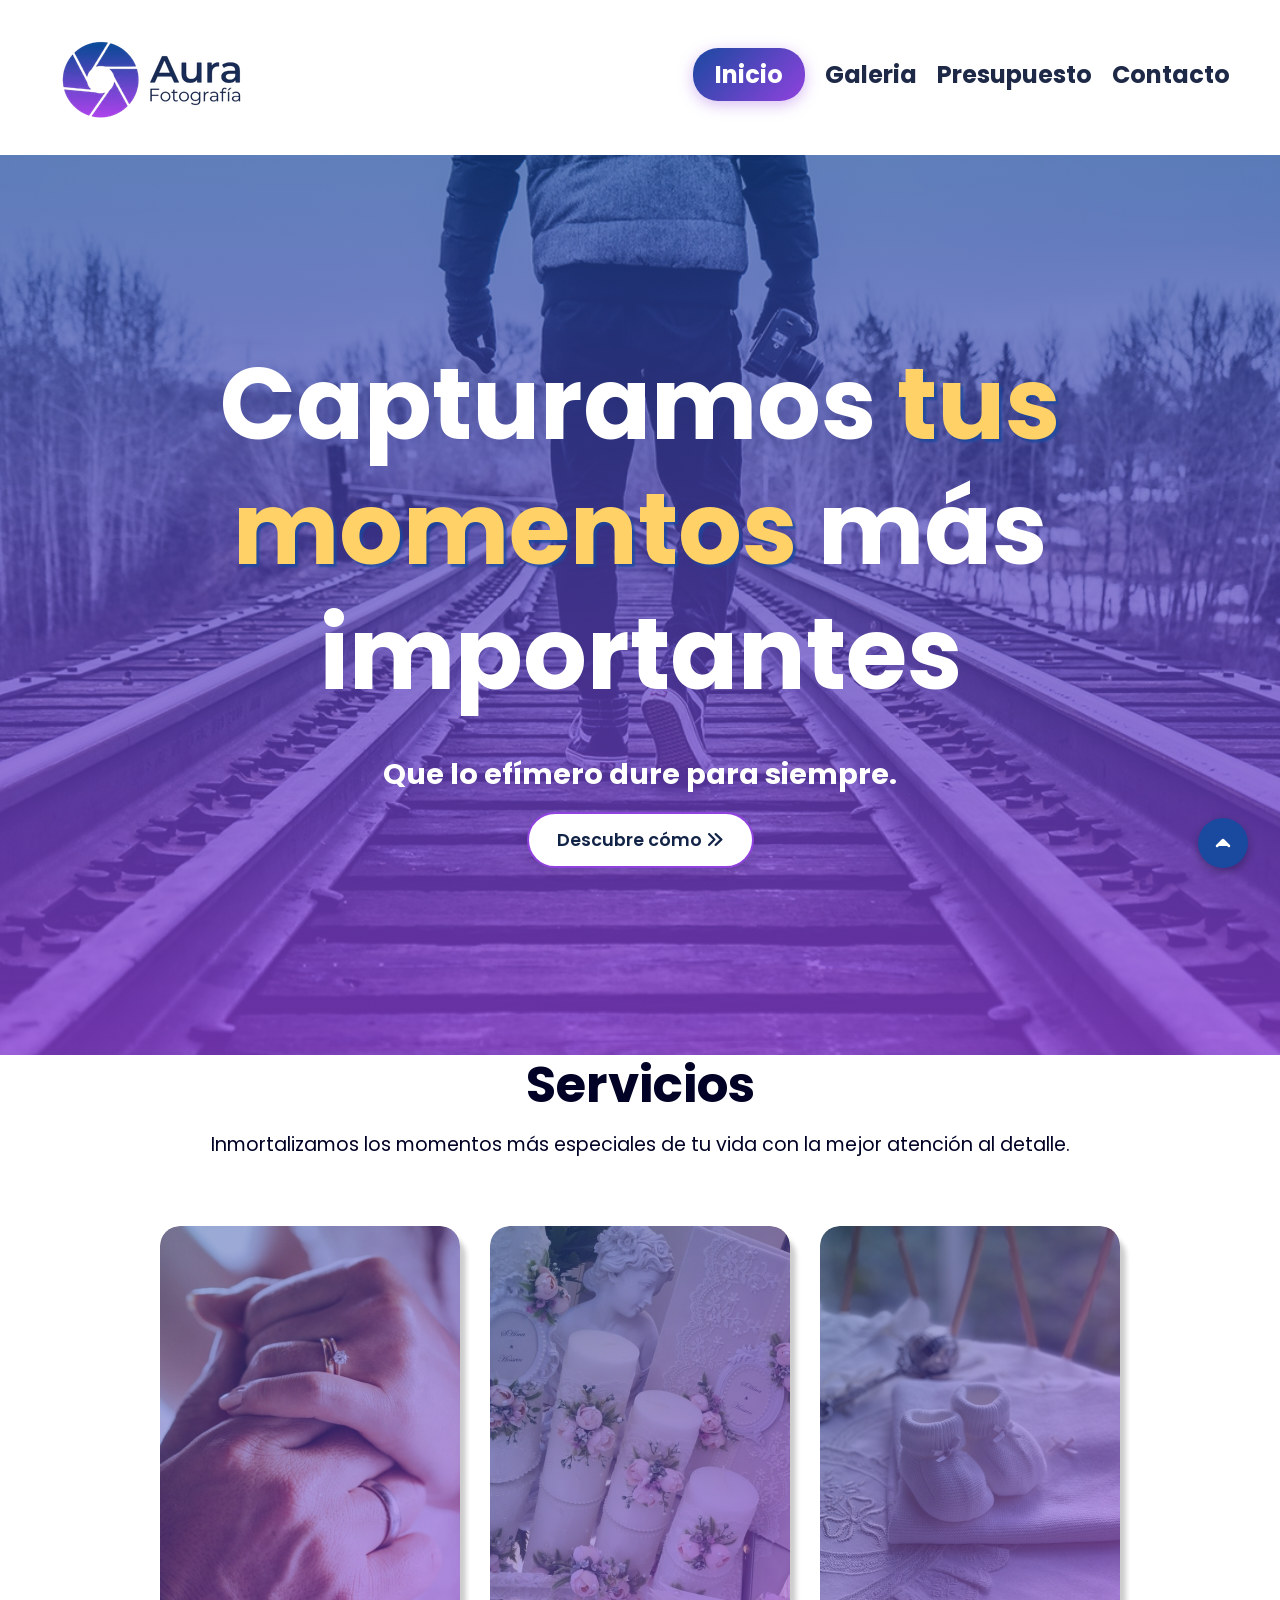
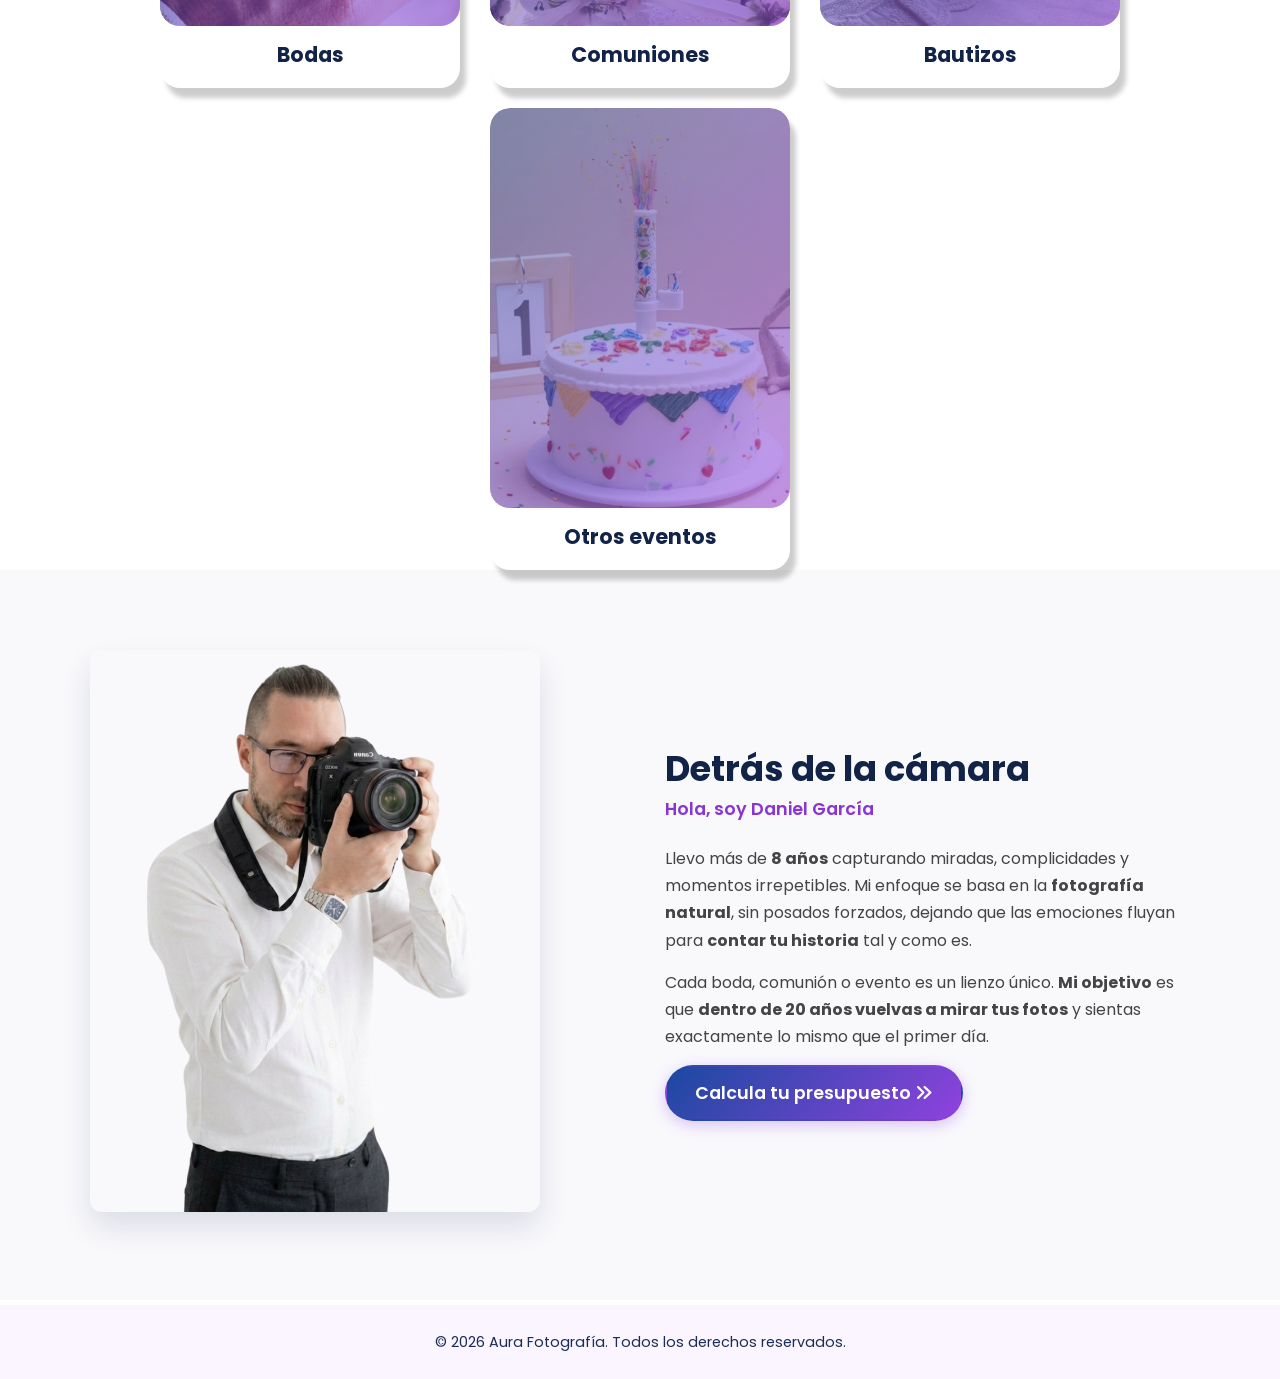
==== commit 633f916b: "Solucion semantica hero del index." ====
--- a/index.html
+++ b/index.html
@@ -39,9 +39,9 @@
             <main>
                 <section class="hero">
                     <h1>Capturamos <span class="destacado">tus momentos</span> más importantes</h1>
-                    <p>Que lo efímero dure para siempre.</p>
+                    <h2>Que lo efímero dure para siempre.</h2>
                     <!-- Botón a Contacto-->
-                    <a href="views/contacto.html" class="btn-aura-invertido">
+                    <a href="views/contacto.html" class="btn-aura-invertido" aria-label="Descubre cómo podemos capturar tus eventos">
                         Descubre cómo <i class="fa-solid fa-angles-right"></i>
                     </a>
                 </section>
--- a/css/style.css
+++ b/css/style.css
@@ -173,7 +173,7 @@
     text-shadow: 3px 3px 2px rgba(26, 73, 160, 0.8);
 }
 
-.hero p{
+.hero h2{
     color:#fff;
     font-size: 1.8rem;
 }
